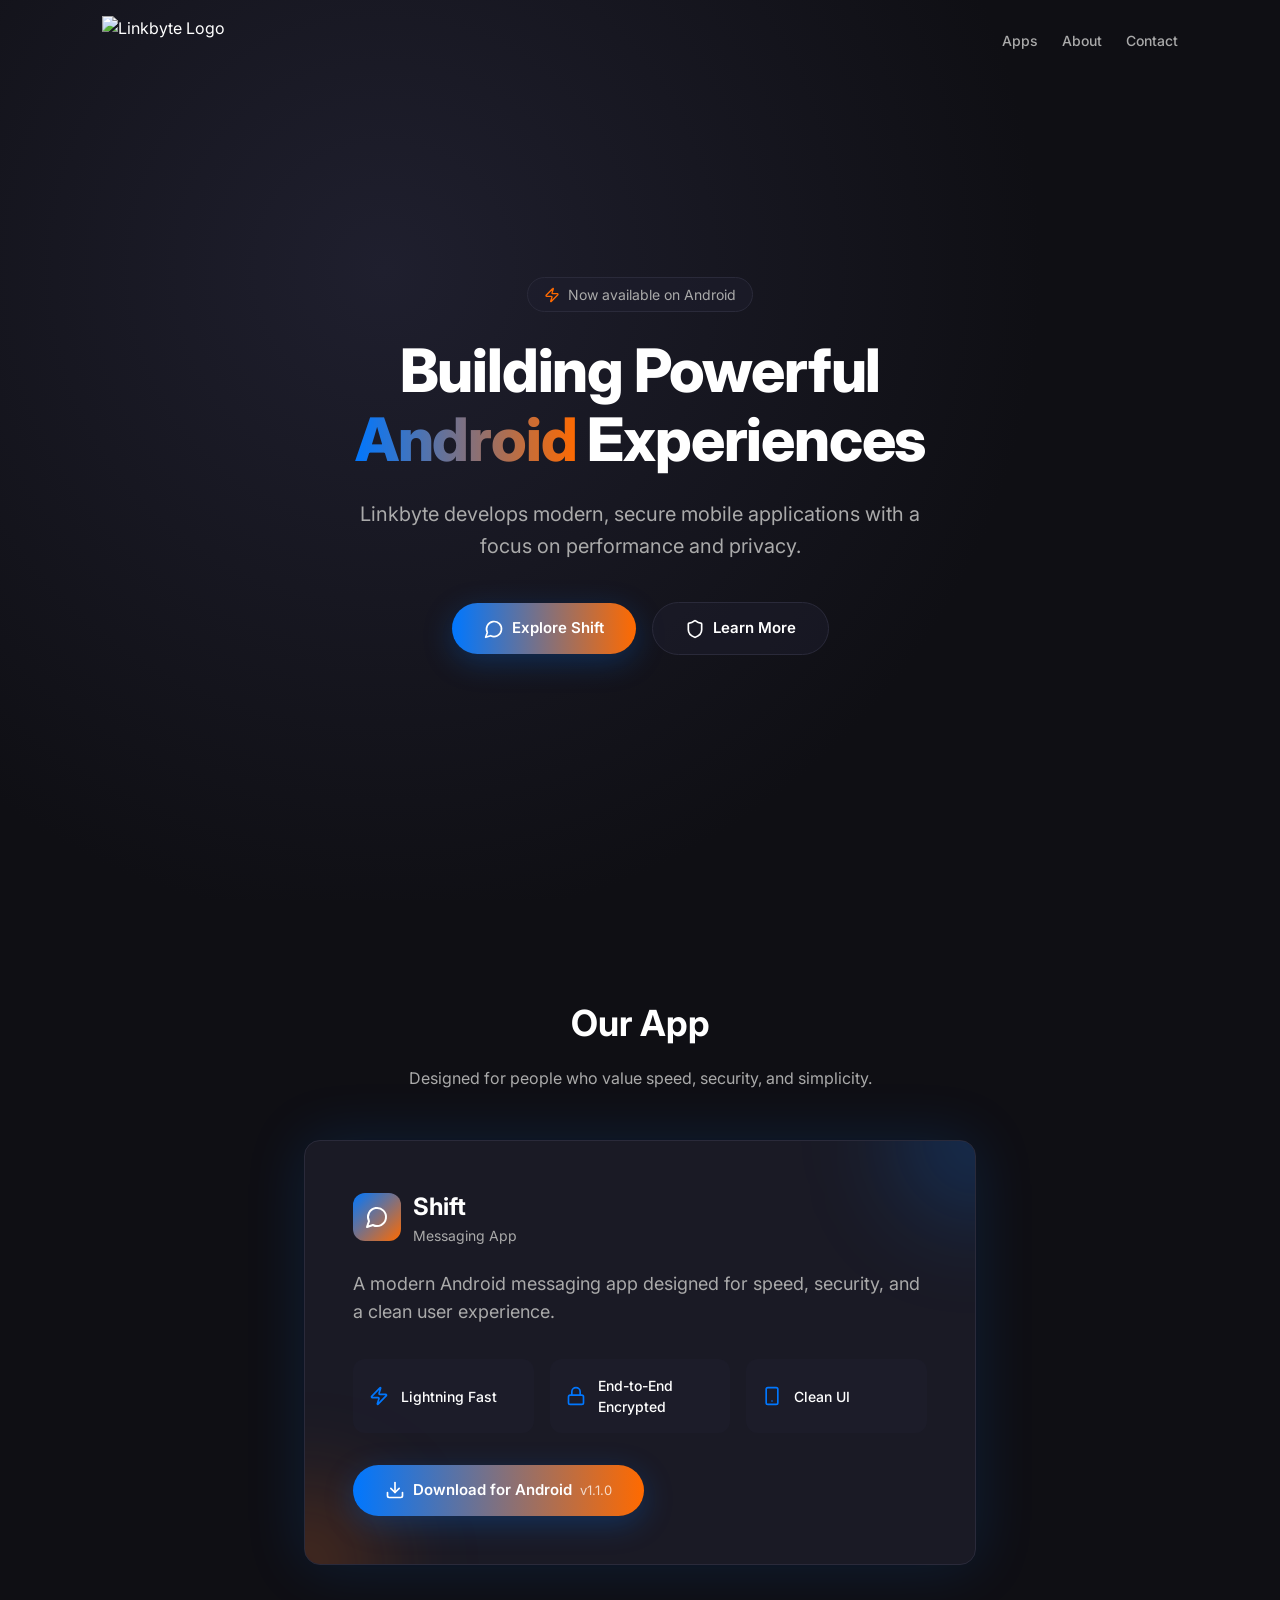
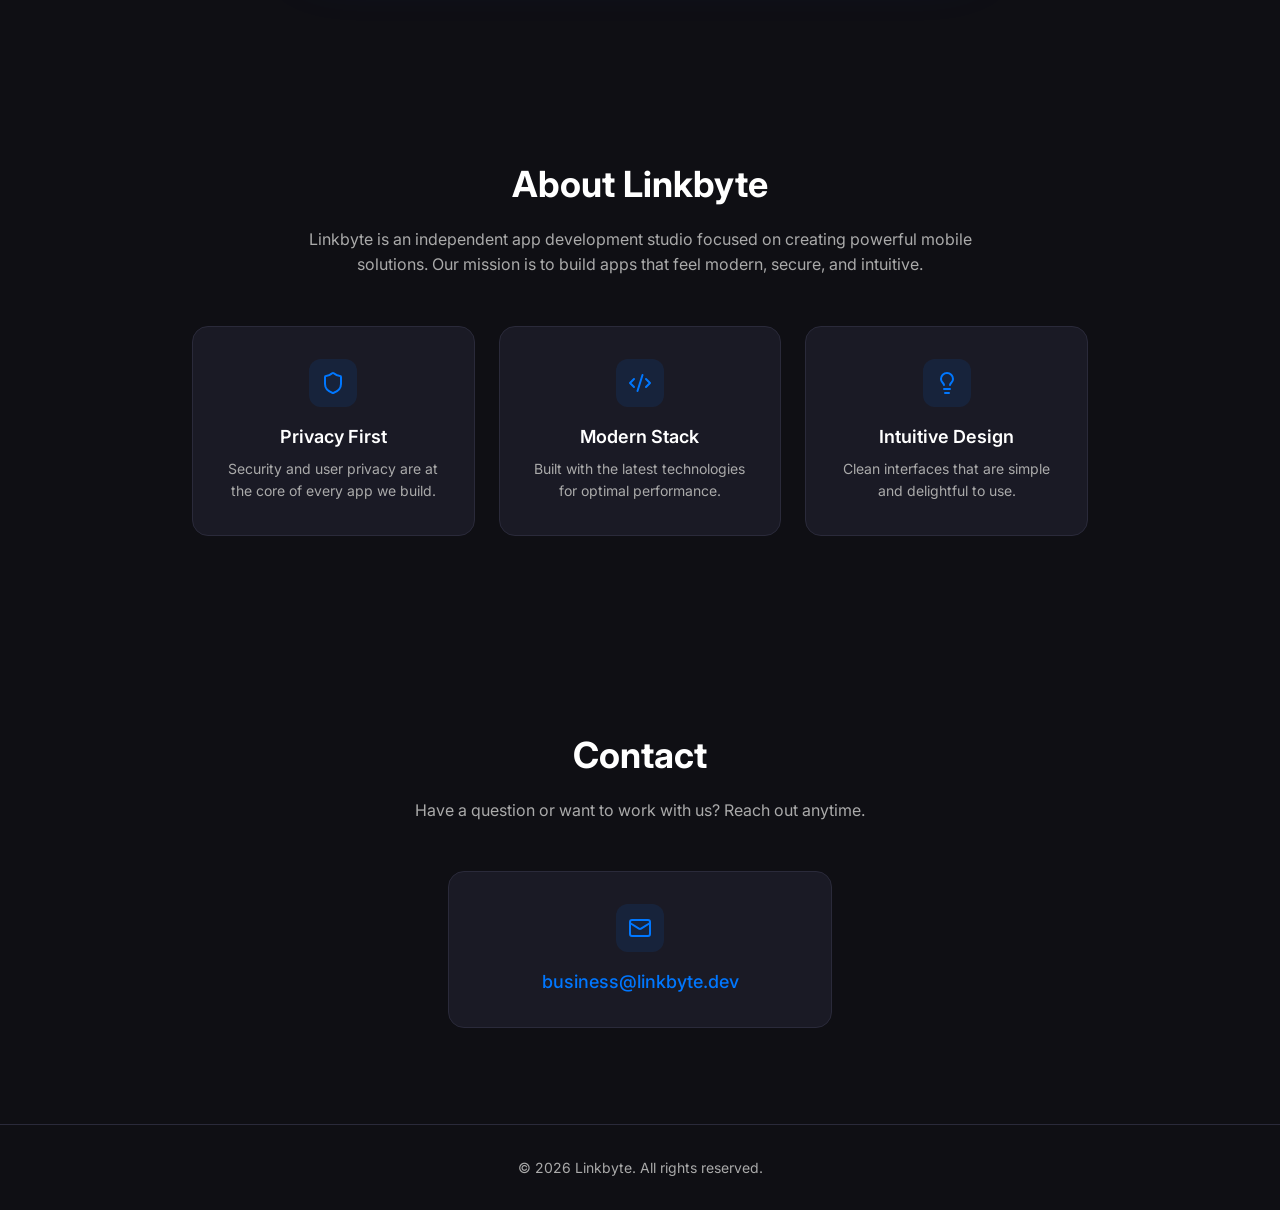
==== index.html @ 23c06002 "Add files via upload" ====
<!DOCTYPE html>
<html lang="en">
<head>
  <meta charset="UTF-8" />
  <meta name="viewport" content="width=device-width, initial-scale=1.0" />
  <meta name="theme-color" content="#0f0f14" />
  <title>Linkbyte | App Development Solutions</title>
  <meta name="description" content="Linkbyte develops modern, secure mobile applications with a focus on performance and privacy." />
  <link rel="preconnect" href="https://fonts.googleapis.com" />
  <link rel="preconnect" href="https://fonts.gstatic.com" crossorigin />
  <link href="https://fonts.googleapis.com/css2?family=Inter:wght@400;500;600;700;800;900&display=swap" rel="stylesheet" />
  <style>
    *, *::before, *::after { box-sizing: border-box; margin: 0; padding: 0; }

    :root {
      --bg: #0f0f14;
      --fg: #ffffff;
      --card: #1a1a25;
      --secondary: #1f1f2e;
      --muted: #aaaaaa;
      --border: #2a2a3a;
      --primary: #0077ff;
      --accent: #ff6a00;
    }

    html {
      scrollbar-width: none;
      -ms-overflow-style: none;
    }
    html::-webkit-scrollbar {
      display: none;
    }

    body {
      font-family: 'Inter', system-ui, -apple-system, sans-serif;
      background-color: var(--bg);
      color: var(--fg);
      -webkit-font-smoothing: antialiased;
      -moz-osx-font-smoothing: grayscale;
      line-height: 1.5;
    }

    a { text-decoration: none; color: inherit; }
    img { max-width: 100%; height: auto; display: block; }

    /* ---- Navbar ---- */
    .navbar {
      position: fixed; top: 0; left: 0; right: 0; z-index: 50;
      display: flex; align-items: center; justify-content: space-between;
      padding: 1rem 1.5rem;
      transition: background 0.3s, box-shadow 0.3s;
    }
    .navbar.scrolled {
      background: rgba(15,15,20,0.9);
      backdrop-filter: blur(16px);
      -webkit-backdrop-filter: blur(16px);
      box-shadow: 0 4px 30px rgba(0,0,0,0.3);
    }
    .navbar-logo { height: 40px; width: auto; }
    .nav-links { display: flex; align-items: center; gap: 1.5rem; }
    .nav-links a {
      font-size: 0.875rem; font-weight: 500;
      color: var(--muted); transition: color 0.2s;
    }
    .nav-links a:hover { color: var(--fg); }

    /* ---- Hero ---- */
    .hero {
      position: relative;
      display: flex; align-items: center; justify-content: center;
      min-height: 100vh;
      padding: 5rem 1.5rem 3rem;
      text-align: center;
    }
    .hero-bg {
      position: absolute; inset: 0;
      background: radial-gradient(circle at 30% 30%, #1f1f2e, #0f0f14 60%);
      pointer-events: none;
    }
    .hero-content { position: relative; z-index: 1; max-width: 48rem; margin: 0 auto; }
    .hero-badge {
      display: inline-flex; align-items: center; gap: 0.5rem;
      border: 1px solid var(--border); background: rgba(31,31,46,0.5);
      border-radius: 9999px; padding: 0.375rem 1rem;
      font-size: 0.875rem; color: var(--muted); margin-bottom: 1.5rem;
    }
    .hero-badge svg { color: var(--accent); }
    .hero h1 {
      font-size: 2.5rem; font-weight: 800;
      line-height: 1.15; letter-spacing: -0.02em;
      margin-bottom: 1.5rem; text-wrap: balance;
    }
    .gradient-text {
      background: linear-gradient(to right, var(--primary), var(--accent));
      -webkit-background-clip: text; background-clip: text;
      -webkit-text-fill-color: transparent;
    }
    .hero p {
      max-width: 36rem; margin: 0 auto 2.5rem;
      font-size: 1.125rem; line-height: 1.6; color: var(--muted);
    }
    .hero-buttons { display: flex; flex-wrap: wrap; align-items: center; justify-content: center; gap: 1rem; }

    .btn-primary {
      display: inline-flex; align-items: center; gap: 0.5rem;
      background: linear-gradient(to right, var(--primary), var(--accent));
      color: var(--fg); padding: 0.875rem 2rem;
      border-radius: 9999px; font-weight: 600; font-size: 0.9375rem;
      box-shadow: 0 8px 30px rgba(0,119,255,0.25);
      transition: transform 0.2s; border: none; cursor: pointer;
    }
    .btn-primary:hover { transform: scale(1.05); }
    .btn-secondary {
      display: inline-flex; align-items: center; gap: 0.5rem;
      background: rgba(31,31,46,0.5); color: var(--fg);
      padding: 0.875rem 2rem; border-radius: 9999px;
      font-weight: 600; font-size: 0.9375rem;
      border: 1px solid var(--border); transition: background 0.2s; cursor: pointer;
    }
    .btn-secondary:hover { background: var(--secondary); }

    /* ---- Section Common ---- */
    .section { padding: 6rem 1.5rem; }
    .section-title {
      text-align: center; font-size: 1.875rem; font-weight: 700;
      margin-bottom: 1rem;
    }
    .section-subtitle {
      text-align: center; color: var(--muted);
      max-width: 32rem; margin: 0 auto 3rem;
      font-size: 1rem; line-height: 1.6;
    }

    /* ---- App Card ---- */
    .app-card-wrapper { max-width: 42rem; margin: 0 auto; position: relative; }
    .app-card {
      position: relative; overflow: hidden;
      border: 1px solid var(--border); background: var(--card);
      border-radius: 1rem; padding: 2rem;
      box-shadow: 0 0 60px rgba(0,119,255,0.15);
    }
    .app-card-glow-1 {
      position: absolute; top: -5rem; right: -5rem;
      width: 10rem; height: 10rem; border-radius: 50%;
      background: rgba(0,119,255,0.2); filter: blur(48px);
      pointer-events: none;
    }
    .app-card-glow-2 {
      position: absolute; bottom: -5rem; left: -5rem;
      width: 10rem; height: 10rem; border-radius: 50%;
      background: rgba(255,106,0,0.2); filter: blur(48px);
      pointer-events: none;
    }
    .app-card-inner { position: relative; z-index: 1; }
    .app-header { display: flex; align-items: center; gap: 0.75rem; margin-bottom: 1.5rem; }
    .app-icon {
      width: 3rem; height: 3rem; border-radius: 0.75rem;
      background: linear-gradient(135deg, var(--primary), var(--accent));
      display: flex; align-items: center; justify-content: center;
      flex-shrink: 0;
    }
    .app-icon svg { color: var(--fg); }
    .app-name { font-size: 1.5rem; font-weight: 700; }
    .app-type { font-size: 0.875rem; color: var(--muted); }
    .app-desc { font-size: 1.125rem; line-height: 1.6; color: var(--muted); margin-bottom: 2rem; }
    .features-grid {
      display: grid; grid-template-columns: 1fr;
      gap: 1rem; margin-bottom: 2rem;
    }
    .feature-item {
      display: flex; align-items: center; gap: 0.75rem;
      background: rgba(31,31,46,0.5); border-radius: 0.75rem;
      padding: 1rem;
    }
    .feature-item svg { color: var(--primary); flex-shrink: 0; }
    .feature-item span { font-size: 0.875rem; font-weight: 500; }
    .version-tag { font-size: 0.8125rem; font-weight: 400; opacity: 0.75; }

    /* ---- About Grid ---- */
    .about-grid {
      display: grid; grid-template-columns: 1fr;
      gap: 1.5rem; max-width: 56rem; margin: 0 auto;
    }
    .about-card {
      border: 1px solid var(--border); background: var(--card);
      border-radius: 1rem; padding: 2rem; text-align: center;
      transition: border-color 0.2s;
    }
    .about-card:hover { border-color: rgba(0,119,255,0.5); }
    .about-icon {
      width: 3rem; height: 3rem; border-radius: 0.75rem;
      background: rgba(0,119,255,0.1); margin: 0 auto 1rem;
      display: flex; align-items: center; justify-content: center;
    }
    .about-icon svg { color: var(--primary); }
    .about-card h3 { font-size: 1.125rem; font-weight: 600; margin-bottom: 0.5rem; }
    .about-card p { font-size: 0.875rem; line-height: 1.6; color: var(--muted); }

    /* ---- Contact ---- */
    .contact-card {
      max-width: 24rem; margin: 0 auto;
      border: 1px solid var(--border); background: var(--card);
      border-radius: 1rem; padding: 2rem;
      display: flex; flex-direction: column; align-items: center;
    }
    .contact-icon {
      width: 3rem; height: 3rem; border-radius: 0.75rem;
      background: rgba(0,119,255,0.1);
      display: flex; align-items: center; justify-content: center;
      margin-bottom: 1rem;
    }
    .contact-icon svg { color: var(--primary); }
    .contact-email {
      font-size: 1.125rem; font-weight: 500;
      color: var(--primary); transition: color 0.2s;
    }
    .contact-email:hover { color: var(--accent); }

    /* ---- Footer ---- */
    .footer {
      border-top: 1px solid var(--border);
      padding: 2rem 1.5rem; text-align: center;
      font-size: 0.875rem; color: var(--muted);
    }

    /* ---- Responsive ---- */
    @media (min-width: 640px) {
      .features-grid { grid-template-columns: repeat(3, 1fr); }
    }
    @media (min-width: 768px) {
      .navbar { padding: 1rem 8%; }
      .navbar-logo { height: 48px; }
      .hero h1 { font-size: 3.75rem; }
      .hero p { font-size: 1.25rem; }
      .section { padding: 6rem 10%; }
      .app-card { padding: 3rem; }
      .about-grid { grid-template-columns: repeat(3, 1fr); }
      .section-title { font-size: 2.25rem; }
    }
  </style>
</head>
<body>

  <!-- Navbar -->
  <nav class="navbar" id="navbar">
    <a href="/">
      <img src="images/logo.png" alt="Linkbyte Logo" class="navbar-logo" />
    </a>
    <div class="nav-links">
      <a href="#apps">Apps</a>
      <a href="#about">About</a>
      <a href="#contact">Contact</a>
    </div>
  </nav>

  <!-- Hero -->
  <section class="hero">
    <div class="hero-bg"></div>
    <div class="hero-content">
      <div class="hero-badge">
        <svg xmlns="http://www.w3.org/2000/svg" width="16" height="16" viewBox="0 0 24 24" fill="none" stroke="currentColor" stroke-width="2" stroke-linecap="round" stroke-linejoin="round"><path d="M4 14a1 1 0 0 1-.78-1.63l9.9-10.2a.5.5 0 0 1 .86.46l-1.92 6.02A1 1 0 0 0 13 10h7a1 1 0 0 1 .78 1.63l-9.9 10.2a.5.5 0 0 1-.86-.46l1.92-6.02A1 1 0 0 0 11 14z"/></svg>
        Now available on Android
      </div>
      <h1>
        Building Powerful
        <span class="gradient-text">Android</span>
        Experiences
      </h1>
      <p>Linkbyte develops modern, secure mobile applications with a focus on performance and privacy.</p>
      <div class="hero-buttons">
        <a href="#apps" class="btn-primary">
          <svg xmlns="http://www.w3.org/2000/svg" width="20" height="20" viewBox="0 0 24 24" fill="none" stroke="currentColor" stroke-width="2" stroke-linecap="round" stroke-linejoin="round"><path d="M7.9 20A9 9 0 1 0 4 16.1L2 22Z"/></svg>
          Explore Shift
        </a>
        <a href="#about" class="btn-secondary">
          <svg xmlns="http://www.w3.org/2000/svg" width="20" height="20" viewBox="0 0 24 24" fill="none" stroke="currentColor" stroke-width="2" stroke-linecap="round" stroke-linejoin="round"><path d="M20 13c0 5-3.5 7.5-7.66 8.95a1 1 0 0 1-.67-.01C7.5 20.5 4 18 4 13V6a1 1 0 0 1 1-1c2 0 4.5-1.2 6.24-2.72a1.17 1.17 0 0 1 1.52 0C14.51 3.81 17 5 19 5a1 1 0 0 1 1 1z"/></svg>
          Learn More
        </a>
      </div>
    </div>
  </section>

  <!-- Apps -->
  <section class="section" id="apps">
    <h2 class="section-title">Our App</h2>
    <p class="section-subtitle">Designed for people who value speed, security, and simplicity.</p>

    <div class="app-card-wrapper">
      <div class="app-card">
        <div class="app-card-glow-1"></div>
        <div class="app-card-glow-2"></div>
        <div class="app-card-inner">
          <div class="app-header">
            <div class="app-icon">
              <svg xmlns="http://www.w3.org/2000/svg" width="24" height="24" viewBox="0 0 24 24" fill="none" stroke="currentColor" stroke-width="2" stroke-linecap="round" stroke-linejoin="round"><path d="M7.9 20A9 9 0 1 0 4 16.1L2 22Z"/></svg>
            </div>
            <div>
              <div class="app-name">Shift</div>
              <div class="app-type">Messaging App</div>
            </div>
          </div>
          <p class="app-desc">A modern Android messaging app designed for speed, security, and a clean user experience.</p>
          <div class="features-grid">
            <div class="feature-item">
              <svg xmlns="http://www.w3.org/2000/svg" width="20" height="20" viewBox="0 0 24 24" fill="none" stroke="currentColor" stroke-width="2" stroke-linecap="round" stroke-linejoin="round"><path d="M4 14a1 1 0 0 1-.78-1.63l9.9-10.2a.5.5 0 0 1 .86.46l-1.92 6.02A1 1 0 0 0 13 10h7a1 1 0 0 1 .78 1.63l-9.9 10.2a.5.5 0 0 1-.86-.46l1.92-6.02A1 1 0 0 0 11 14z"/></svg>
              <span>Lightning Fast</span>
            </div>
            <div class="feature-item">
              <svg xmlns="http://www.w3.org/2000/svg" width="20" height="20" viewBox="0 0 24 24" fill="none" stroke="currentColor" stroke-width="2" stroke-linecap="round" stroke-linejoin="round"><rect width="18" height="11" x="3" y="11" rx="2" ry="2"/><path d="M7 11V7a5 5 0 0 1 10 0v4"/></svg>
              <span>End-to-End Encrypted</span>
            </div>
            <div class="feature-item">
              <svg xmlns="http://www.w3.org/2000/svg" width="20" height="20" viewBox="0 0 24 24" fill="none" stroke="currentColor" stroke-width="2" stroke-linecap="round" stroke-linejoin="round"><rect width="14" height="20" x="5" y="2" rx="2" ry="2"/><path d="M12 18h.01"/></svg>
              <span>Clean UI</span>
            </div>
          </div>
          <a href="https://www.dropbox.com/scl/fi/e5k6b1ajykaobrfz30x5s/app-debug.apk?rlkey=9eolg9a64ltwdmmj93js1s8fi&st=0v4721zd&dl=1" class="btn-primary">
            <svg xmlns="http://www.w3.org/2000/svg" width="20" height="20" viewBox="0 0 24 24" fill="none" stroke="currentColor" stroke-width="2" stroke-linecap="round" stroke-linejoin="round"><path d="M21 15v4a2 2 0 0 1-2 2H5a2 2 0 0 1-2-2v-4"/><polyline points="7 10 12 15 17 10"/><line x1="12" x2="12" y1="15" y2="3"/></svg>
            Download for Android
            <span class="version-tag">v1.1.0</span>
          </a>
        </div>
      </div>
    </div>
  </section>

  <!-- About -->
  <section class="section" id="about">
    <h2 class="section-title">About Linkbyte</h2>
    <p class="section-subtitle" style="max-width:42rem;">Linkbyte is an independent app development studio focused on creating powerful mobile solutions. Our mission is to build apps that feel modern, secure, and intuitive.</p>

    <div class="about-grid">
      <div class="about-card">
        <div class="about-icon">
          <svg xmlns="http://www.w3.org/2000/svg" width="24" height="24" viewBox="0 0 24 24" fill="none" stroke="currentColor" stroke-width="2" stroke-linecap="round" stroke-linejoin="round"><path d="M20 13c0 5-3.5 7.5-7.66 8.95a1 1 0 0 1-.67-.01C7.5 20.5 4 18 4 13V6a1 1 0 0 1 1-1c2 0 4.5-1.2 6.24-2.72a1.17 1.17 0 0 1 1.52 0C14.51 3.81 17 5 19 5a1 1 0 0 1 1 1z"/></svg>
        </div>
        <h3>Privacy First</h3>
        <p>Security and user privacy are at the core of every app we build.</p>
      </div>
      <div class="about-card">
        <div class="about-icon">
          <svg xmlns="http://www.w3.org/2000/svg" width="24" height="24" viewBox="0 0 24 24" fill="none" stroke="currentColor" stroke-width="2" stroke-linecap="round" stroke-linejoin="round"><path d="m18 16 4-4-4-4"/><path d="m6 8-4 4 4 4"/><path d="m14.5 4-5 16"/></svg>
        </div>
        <h3>Modern Stack</h3>
        <p>Built with the latest technologies for optimal performance.</p>
      </div>
      <div class="about-card">
        <div class="about-icon">
          <svg xmlns="http://www.w3.org/2000/svg" width="24" height="24" viewBox="0 0 24 24" fill="none" stroke="currentColor" stroke-width="2" stroke-linecap="round" stroke-linejoin="round"><path d="M15 14c.2-1 .7-1.7 1.5-2.5 1-.9 1.5-2.2 1.5-3.5A6 6 0 0 0 6 8c0 1 .2 2.2 1.5 3.5.7.7 1.3 1.5 1.5 2.5"/><path d="M9 18h6"/><path d="M10 22h4"/></svg>
        </div>
        <h3>Intuitive Design</h3>
        <p>Clean interfaces that are simple and delightful to use.</p>
      </div>
    </div>
  </section>

  <!-- Contact -->
  <section class="section" id="contact">
    <h2 class="section-title">Contact</h2>
    <p class="section-subtitle">Have a question or want to work with us? Reach out anytime.</p>
    <div class="contact-card">
      <div class="contact-icon">
        <svg xmlns="http://www.w3.org/2000/svg" width="24" height="24" viewBox="0 0 24 24" fill="none" stroke="currentColor" stroke-width="2" stroke-linecap="round" stroke-linejoin="round"><rect width="20" height="16" x="2" y="4" rx="2"/><path d="m22 7-8.97 5.7a1.94 1.94 0 0 1-2.06 0L2 7"/></svg>
      </div>
      <a href="mailto:business@linkbyte.dev" class="contact-email">business@linkbyte.dev</a>
    </div>
  </section>

  <!-- Footer -->
  <footer class="footer">
    &copy; 2026 Linkbyte. All rights reserved.
  </footer>

  <script>
    // Navbar scroll effect
    window.addEventListener('scroll', function() {
      var navbar = document.getElementById('navbar');
      if (window.scrollY > 20) {
        navbar.classList.add('scrolled');
      } else {
        navbar.classList.remove('scrolled');
      }
    });
  </script>
</body>
</html>
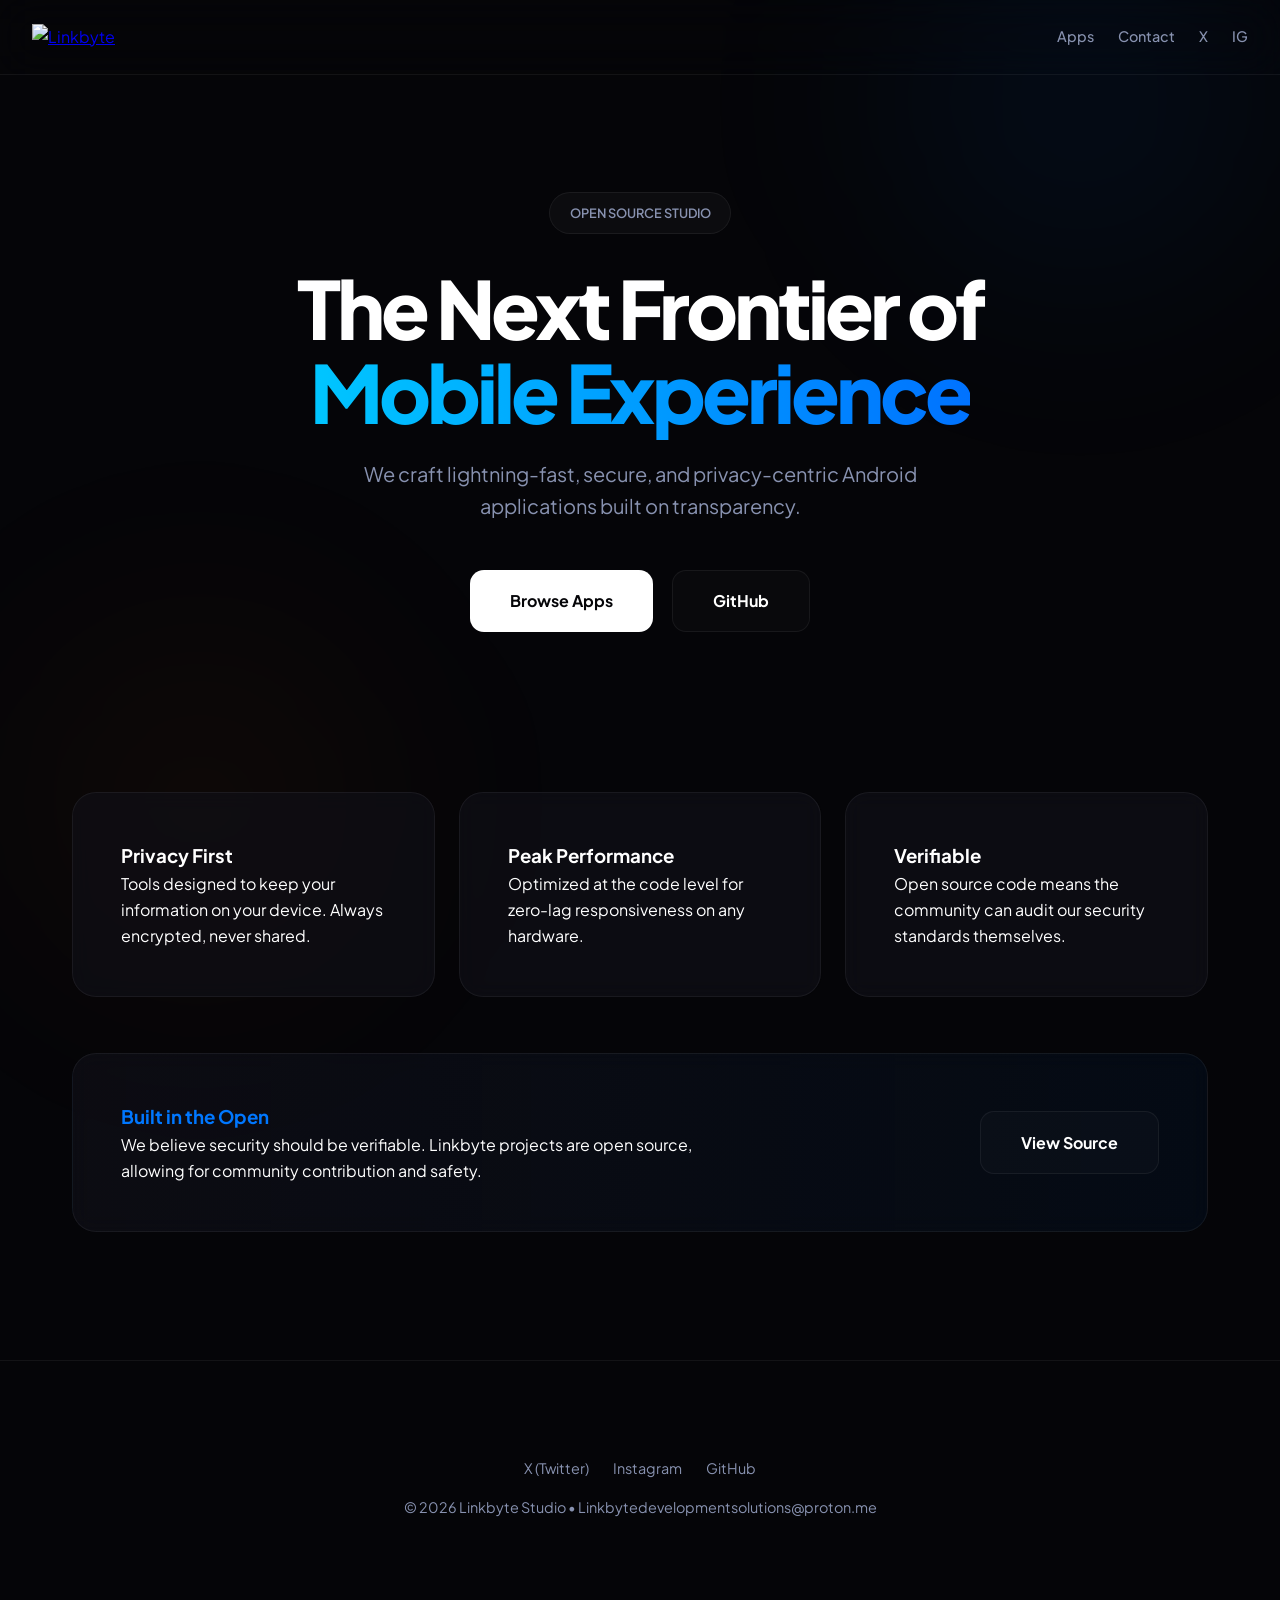
==== commit 90a62898: "Add files via upload" ====
--- a/index.html
+++ b/index.html
@@ -3,384 +3,86 @@
 <head>
   <meta charset="UTF-8" />
   <meta name="viewport" content="width=device-width, initial-scale=1.0" />
-  <meta name="theme-color" content="#0f0f14" />
-  <title>Linkbyte | App Development Solutions</title>
-  <meta name="description" content="Linkbyte develops modern, secure mobile applications with a focus on performance and privacy." />
+  <title>Linkbyte | Next-Gen App Development</title>
   <link rel="preconnect" href="https://fonts.googleapis.com" />
   <link rel="preconnect" href="https://fonts.gstatic.com" crossorigin />
-  <link href="https://fonts.googleapis.com/css2?family=Inter:wght@400;500;600;700;800;900&display=swap" rel="stylesheet" />
+  <link href="https://fonts.googleapis.com/css2?family=Plus+Jakarta+Sans:wght@400;500;600;700;800&display=swap" rel="stylesheet" />
   <style>
-    *, *::before, *::after { box-sizing: border-box; margin: 0; padding: 0; }
-
     :root {
-      --bg: #0f0f14;
-      --fg: #ffffff;
-      --card: #1a1a25;
-      --secondary: #1f1f2e;
-      --muted: #aaaaaa;
-      --border: #2a2a3a;
-      --primary: #0077ff;
-      --accent: #ff6a00;
+      --bg: #050508; --card-bg: rgba(17, 17, 26, 0.6); --border: rgba(255, 255, 255, 0.06);
+      --primary: #0077ff; --accent: #ff6a00; --text-main: #ffffff; --text-muted: #8892b0;
     }
-
-    html {
-      scrollbar-width: none;
-      -ms-overflow-style: none;
-    }
-    html::-webkit-scrollbar {
-      display: none;
-    }
-
-    body {
-      font-family: 'Inter', system-ui, -apple-system, sans-serif;
-      background-color: var(--bg);
-      color: var(--fg);
-      -webkit-font-smoothing: antialiased;
-      -moz-osx-font-smoothing: grayscale;
-      line-height: 1.5;
-    }
-
-    a { text-decoration: none; color: inherit; }
-    img { max-width: 100%; height: auto; display: block; }
-
-    /* ---- Navbar ---- */
-    .navbar {
-      position: fixed; top: 0; left: 0; right: 0; z-index: 50;
-      display: flex; align-items: center; justify-content: space-between;
-      padding: 1rem 1.5rem;
-      transition: background 0.3s, box-shadow 0.3s;
-    }
-    .navbar.scrolled {
-      background: rgba(15,15,20,0.9);
-      backdrop-filter: blur(16px);
-      -webkit-backdrop-filter: blur(16px);
-      box-shadow: 0 4px 30px rgba(0,0,0,0.3);
-    }
-    .navbar-logo { height: 40px; width: auto; }
-    .nav-links { display: flex; align-items: center; gap: 1.5rem; }
-    .nav-links a {
-      font-size: 0.875rem; font-weight: 500;
-      color: var(--muted); transition: color 0.2s;
-    }
-    .nav-links a:hover { color: var(--fg); }
-
-    /* ---- Hero ---- */
-    .hero {
-      position: relative;
-      display: flex; align-items: center; justify-content: center;
-      min-height: 100vh;
-      padding: 5rem 1.5rem 3rem;
-      text-align: center;
-    }
-    .hero-bg {
-      position: absolute; inset: 0;
-      background: radial-gradient(circle at 30% 30%, #1f1f2e, #0f0f14 60%);
-      pointer-events: none;
-    }
-    .hero-content { position: relative; z-index: 1; max-width: 48rem; margin: 0 auto; }
-    .hero-badge {
-      display: inline-flex; align-items: center; gap: 0.5rem;
-      border: 1px solid var(--border); background: rgba(31,31,46,0.5);
-      border-radius: 9999px; padding: 0.375rem 1rem;
-      font-size: 0.875rem; color: var(--muted); margin-bottom: 1.5rem;
-    }
-    .hero-badge svg { color: var(--accent); }
-    .hero h1 {
-      font-size: 2.5rem; font-weight: 800;
-      line-height: 1.15; letter-spacing: -0.02em;
-      margin-bottom: 1.5rem; text-wrap: balance;
-    }
-    .gradient-text {
-      background: linear-gradient(to right, var(--primary), var(--accent));
-      -webkit-background-clip: text; background-clip: text;
-      -webkit-text-fill-color: transparent;
-    }
-    .hero p {
-      max-width: 36rem; margin: 0 auto 2.5rem;
-      font-size: 1.125rem; line-height: 1.6; color: var(--muted);
-    }
-    .hero-buttons { display: flex; flex-wrap: wrap; align-items: center; justify-content: center; gap: 1rem; }
-
-    .btn-primary {
-      display: inline-flex; align-items: center; gap: 0.5rem;
-      background: linear-gradient(to right, var(--primary), var(--accent));
-      color: var(--fg); padding: 0.875rem 2rem;
-      border-radius: 9999px; font-weight: 600; font-size: 0.9375rem;
-      box-shadow: 0 8px 30px rgba(0,119,255,0.25);
-      transition: transform 0.2s; border: none; cursor: pointer;
-    }
-    .btn-primary:hover { transform: scale(1.05); }
-    .btn-secondary {
-      display: inline-flex; align-items: center; gap: 0.5rem;
-      background: rgba(31,31,46,0.5); color: var(--fg);
-      padding: 0.875rem 2rem; border-radius: 9999px;
-      font-weight: 600; font-size: 0.9375rem;
-      border: 1px solid var(--border); transition: background 0.2s; cursor: pointer;
-    }
-    .btn-secondary:hover { background: var(--secondary); }
-
-    /* ---- Section Common ---- */
-    .section { padding: 6rem 1.5rem; }
-    .section-title {
-      text-align: center; font-size: 1.875rem; font-weight: 700;
-      margin-bottom: 1rem;
-    }
-    .section-subtitle {
-      text-align: center; color: var(--muted);
-      max-width: 32rem; margin: 0 auto 3rem;
-      font-size: 1rem; line-height: 1.6;
-    }
-
-    /* ---- App Card ---- */
-    .app-card-wrapper { max-width: 42rem; margin: 0 auto; position: relative; }
-    .app-card {
-      position: relative; overflow: hidden;
-      border: 1px solid var(--border); background: var(--card);
-      border-radius: 1rem; padding: 2rem;
-      box-shadow: 0 0 60px rgba(0,119,255,0.15);
-    }
-    .app-card-glow-1 {
-      position: absolute; top: -5rem; right: -5rem;
-      width: 10rem; height: 10rem; border-radius: 50%;
-      background: rgba(0,119,255,0.2); filter: blur(48px);
-      pointer-events: none;
-    }
-    .app-card-glow-2 {
-      position: absolute; bottom: -5rem; left: -5rem;
-      width: 10rem; height: 10rem; border-radius: 50%;
-      background: rgba(255,106,0,0.2); filter: blur(48px);
-      pointer-events: none;
-    }
-    .app-card-inner { position: relative; z-index: 1; }
-    .app-header { display: flex; align-items: center; gap: 0.75rem; margin-bottom: 1.5rem; }
-    .app-icon {
-      width: 3rem; height: 3rem; border-radius: 0.75rem;
-      background: linear-gradient(135deg, var(--primary), var(--accent));
-      display: flex; align-items: center; justify-content: center;
-      flex-shrink: 0;
-    }
-    .app-icon svg { color: var(--fg); }
-    .app-name { font-size: 1.5rem; font-weight: 700; }
-    .app-type { font-size: 0.875rem; color: var(--muted); }
-    .app-desc { font-size: 1.125rem; line-height: 1.6; color: var(--muted); margin-bottom: 2rem; }
-    .features-grid {
-      display: grid; grid-template-columns: 1fr;
-      gap: 1rem; margin-bottom: 2rem;
-    }
-    .feature-item {
-      display: flex; align-items: center; gap: 0.75rem;
-      background: rgba(31,31,46,0.5); border-radius: 0.75rem;
-      padding: 1rem;
-    }
-    .feature-item svg { color: var(--primary); flex-shrink: 0; }
-    .feature-item span { font-size: 0.875rem; font-weight: 500; }
-    .version-tag { font-size: 0.8125rem; font-weight: 400; opacity: 0.75; }
-
-    /* ---- About Grid ---- */
-    .about-grid {
-      display: grid; grid-template-columns: 1fr;
-      gap: 1.5rem; max-width: 56rem; margin: 0 auto;
-    }
-    .about-card {
-      border: 1px solid var(--border); background: var(--card);
-      border-radius: 1rem; padding: 2rem; text-align: center;
-      transition: border-color 0.2s;
-    }
-    .about-card:hover { border-color: rgba(0,119,255,0.5); }
-    .about-icon {
-      width: 3rem; height: 3rem; border-radius: 0.75rem;
-      background: rgba(0,119,255,0.1); margin: 0 auto 1rem;
-      display: flex; align-items: center; justify-content: center;
-    }
-    .about-icon svg { color: var(--primary); }
-    .about-card h3 { font-size: 1.125rem; font-weight: 600; margin-bottom: 0.5rem; }
-    .about-card p { font-size: 0.875rem; line-height: 1.6; color: var(--muted); }
-
-    /* ---- Contact ---- */
-    .contact-card {
-      max-width: 24rem; margin: 0 auto;
-      border: 1px solid var(--border); background: var(--card);
-      border-radius: 1rem; padding: 2rem;
-      display: flex; flex-direction: column; align-items: center;
-    }
-    .contact-icon {
-      width: 3rem; height: 3rem; border-radius: 0.75rem;
-      background: rgba(0,119,255,0.1);
-      display: flex; align-items: center; justify-content: center;
-      margin-bottom: 1rem;
-    }
-    .contact-icon svg { color: var(--primary); }
-    .contact-email {
-      font-size: 1.125rem; font-weight: 500;
-      color: var(--primary); transition: color 0.2s;
-    }
-    .contact-email:hover { color: var(--accent); }
-
-    /* ---- Footer ---- */
-    .footer {
-      border-top: 1px solid var(--border);
-      padding: 2rem 1.5rem; text-align: center;
-      font-size: 0.875rem; color: var(--muted);
-    }
-
-    /* ---- Responsive ---- */
-    @media (min-width: 640px) {
-      .features-grid { grid-template-columns: repeat(3, 1fr); }
-    }
-    @media (min-width: 768px) {
-      .navbar { padding: 1rem 8%; }
-      .navbar-logo { height: 48px; }
-      .hero h1 { font-size: 3.75rem; }
-      .hero p { font-size: 1.25rem; }
-      .section { padding: 6rem 10%; }
-      .app-card { padding: 3rem; }
-      .about-grid { grid-template-columns: repeat(3, 1fr); }
-      .section-title { font-size: 2.25rem; }
-    }
+    * { box-sizing: border-box; margin: 0; padding: 0; }
+    body { font-family: 'Plus Jakarta Sans', sans-serif; background-color: var(--bg); color: var(--text-main); line-height: 1.6; overflow-x: hidden; }
+    .orb { position: fixed; width: 600px; height: 600px; border-radius: 50%; background: radial-gradient(circle, rgba(0, 119, 255, 0.08) 0%, transparent 70%); z-index: -1; filter: blur(80px); }
+    .orb-1 { top: -200px; right: -100px; }
+    .orb-2 { bottom: -200px; left: -100px; background: radial-gradient(circle, rgba(255, 106, 0, 0.05) 0%, transparent 70%); }
+    .nav { position: fixed; top: 0; width: 100%; z-index: 100; padding: 1.5rem 2rem; display: flex; justify-content: space-between; align-items: center; backdrop-filter: blur(20px); border-bottom: var(--border) 1px solid; }
+    .nav-logo { height: 32px; }
+    .nav-links { display: flex; gap: 1.5rem; align-items: center; }
+    .nav-links a { text-decoration: none; color: var(--text-muted); font-size: 0.9rem; font-weight: 500; transition: 0.3s; }
+    .nav-links a:hover { color: var(--primary); }
+    .hero { padding: 12rem 2rem 6rem; text-align: center; max-width: 1100px; margin: 0 auto; }
+    .badge { display: inline-flex; align-items: center; gap: 0.5rem; background: rgba(255, 255, 255, 0.03); border: 1px solid var(--border); color: var(--text-muted); padding: 0.6rem 1.2rem; border-radius: 100px; font-size: 0.8rem; font-weight: 600; margin-bottom: 2rem; }
+    .hero h1 { font-size: clamp(2.8rem, 9vw, 5rem); font-weight: 800; line-height: 1.05; margin-bottom: 1.5rem; letter-spacing: -0.05em; }
+    .gradient { background: linear-gradient(to right, #00c6ff, #0072ff, #ff6a00); -webkit-background-clip: text; -webkit-text-fill-color: transparent; background-size: 200% auto; animation: gradientFlow 5s linear infinite; }
+    @keyframes gradientFlow { to { background-position: 200% center; } }
+    .hero p { color: var(--text-muted); font-size: 1.25rem; max-width: 650px; margin: 0 auto 3rem; }
+    .btn-group { display: flex; gap: 1.2rem; justify-content: center; flex-wrap: wrap; }
+    .btn { padding: 1.1rem 2.5rem; border-radius: 14px; font-weight: 700; cursor: pointer; transition: all 0.3s; text-decoration: none; display: inline-flex; align-items: center; gap: 0.75rem; }
+    .btn-main { background: var(--text-main); color: var(--bg); }
+    .btn-outline { border: 1px solid var(--border); color: var(--text-main); background: rgba(255,255,255,0.02); }
+    .section { padding: 4rem 2rem 8rem; max-width: 1200px; margin: 0 auto; }
+    .grid { display: grid; grid-template-columns: repeat(3, 1fr); gap: 1.5rem; }
+    .card { background: var(--card-bg); border: 1px solid var(--border); border-radius: 24px; padding: 3rem; backdrop-filter: blur(10px); }
+    .open-source-card { grid-column: 1 / -1; margin-top: 2rem; display: flex; align-items: center; justify-content: space-between; background: linear-gradient(90deg, rgba(17,17,26,0.6) 0%, rgba(0,119,255,0.05) 100%); }
+    .footer { padding: 6rem 2rem; border-top: 1px solid var(--border); text-align: center; color: var(--text-muted); font-size: 0.9rem; }
+    .footer-socials { display: flex; justify-content: center; gap: 1.5rem; margin-bottom: 1rem; }
+    .footer-socials a { color: var(--text-muted); transition: 0.3s; text-decoration: none; }
+    @media (max-width: 900px) { .grid { grid-template-columns: 1fr; } .open-source-card { flex-direction: column; text-align: center; gap: 2rem; } }
   </style>
 </head>
 <body>
-
-  <!-- Navbar -->
-  <nav class="navbar" id="navbar">
-    <a href="/">
-      <img src="images/logo.png" alt="Linkbyte Logo" class="navbar-logo" />
-    </a>
+  <div class="orb orb-1"></div><div class="orb orb-2"></div>
+  <nav class="nav">
+    <a href="index.html"><img src="images/logo.png" alt="Linkbyte" class="nav-logo"></a>
     <div class="nav-links">
-      <a href="#apps">Apps</a>
-      <a href="#about">About</a>
-      <a href="#contact">Contact</a>
+      <a href="apps.html">Apps</a>
+      <a href="contact.html">Contact</a>
+      <a href="https://x.com/linkbyte_dev" target="_blank">X</a>
+      <a href="https://www.instagram.com/linkbyte_dev/" target="_blank">IG</a>
     </div>
   </nav>
-
-  <!-- Hero -->
-  <section class="hero">
-    <div class="hero-bg"></div>
-    <div class="hero-content">
-      <div class="hero-badge">
-        <svg xmlns="http://www.w3.org/2000/svg" width="16" height="16" viewBox="0 0 24 24" fill="none" stroke="currentColor" stroke-width="2" stroke-linecap="round" stroke-linejoin="round"><path d="M4 14a1 1 0 0 1-.78-1.63l9.9-10.2a.5.5 0 0 1 .86.46l-1.92 6.02A1 1 0 0 0 13 10h7a1 1 0 0 1 .78 1.63l-9.9 10.2a.5.5 0 0 1-.86-.46l1.92-6.02A1 1 0 0 0 11 14z"/></svg>
-        Now available on Android
-      </div>
-      <h1>
-        Building Powerful
-        <span class="gradient-text">Android</span>
-        Experiences
-      </h1>
-      <p>Linkbyte develops modern, secure mobile applications with a focus on performance and privacy.</p>
-      <div class="hero-buttons">
-        <a href="#apps" class="btn-primary">
-          <svg xmlns="http://www.w3.org/2000/svg" width="20" height="20" viewBox="0 0 24 24" fill="none" stroke="currentColor" stroke-width="2" stroke-linecap="round" stroke-linejoin="round"><path d="M7.9 20A9 9 0 1 0 4 16.1L2 22Z"/></svg>
-          Explore Shift
-        </a>
-        <a href="#about" class="btn-secondary">
-          <svg xmlns="http://www.w3.org/2000/svg" width="20" height="20" viewBox="0 0 24 24" fill="none" stroke="currentColor" stroke-width="2" stroke-linecap="round" stroke-linejoin="round"><path d="M20 13c0 5-3.5 7.5-7.66 8.95a1 1 0 0 1-.67-.01C7.5 20.5 4 18 4 13V6a1 1 0 0 1 1-1c2 0 4.5-1.2 6.24-2.72a1.17 1.17 0 0 1 1.52 0C14.51 3.81 17 5 19 5a1 1 0 0 1 1 1z"/></svg>
-          Learn More
-        </a>
+  <header class="hero">
+    <div class="badge">OPEN SOURCE STUDIO</div>
+    <h1>The Next Frontier of <br><span class="gradient">Mobile Experience</span></h1>
+    <p>We craft lightning-fast, secure, and privacy-centric Android applications built on transparency.</p>
+    <div class="btn-group">
+      <a href="apps.html" class="btn btn-main">Browse Apps</a>
+      <a href="https://github.com/linkbyte-dev" class="btn btn-outline">GitHub</a>
+    </div>
+  </header>
+  <section class="section">
+    <div class="grid">
+      <div class="card"><h3>Privacy First</h3><p>Tools designed to keep your information on your device. Always encrypted, never shared.</p></div>
+      <div class="card"><h3>Peak Performance</h3><p>Optimized at the code level for zero-lag responsiveness on any hardware.</p></div>
+      <div class="card"><h3>Verifiable</h3><p>Open source code means the community can audit our security standards themselves.</p></div>
+      <div class="card open-source-card">
+        <div style="max-width: 600px; text-align: left;">
+          <h3 style="color: var(--primary);">Built in the Open</h3>
+          <p>We believe security should be verifiable. Linkbyte projects are open source, allowing for community contribution and safety.</p>
+        </div>
+        <a href="https://github.com/linkbyte-dev" class="btn btn-outline">View Source</a>
       </div>
     </div>
   </section>
-
-  <!-- Apps -->
-  <section class="section" id="apps">
-    <h2 class="section-title">Our App</h2>
-    <p class="section-subtitle">Designed for people who value speed, security, and simplicity.</p>
-
-    <div class="app-card-wrapper">
-      <div class="app-card">
-        <div class="app-card-glow-1"></div>
-        <div class="app-card-glow-2"></div>
-        <div class="app-card-inner">
-          <div class="app-header">
-            <div class="app-icon">
-              <svg xmlns="http://www.w3.org/2000/svg" width="24" height="24" viewBox="0 0 24 24" fill="none" stroke="currentColor" stroke-width="2" stroke-linecap="round" stroke-linejoin="round"><path d="M7.9 20A9 9 0 1 0 4 16.1L2 22Z"/></svg>
-            </div>
-            <div>
-              <div class="app-name">Shift</div>
-              <div class="app-type">Messaging App</div>
-            </div>
-          </div>
-          <p class="app-desc">A modern Android messaging app designed for speed, security, and a clean user experience.</p>
-          <div class="features-grid">
-            <div class="feature-item">
-              <svg xmlns="http://www.w3.org/2000/svg" width="20" height="20" viewBox="0 0 24 24" fill="none" stroke="currentColor" stroke-width="2" stroke-linecap="round" stroke-linejoin="round"><path d="M4 14a1 1 0 0 1-.78-1.63l9.9-10.2a.5.5 0 0 1 .86.46l-1.92 6.02A1 1 0 0 0 13 10h7a1 1 0 0 1 .78 1.63l-9.9 10.2a.5.5 0 0 1-.86-.46l1.92-6.02A1 1 0 0 0 11 14z"/></svg>
-              <span>Lightning Fast</span>
-            </div>
-            <div class="feature-item">
-              <svg xmlns="http://www.w3.org/2000/svg" width="20" height="20" viewBox="0 0 24 24" fill="none" stroke="currentColor" stroke-width="2" stroke-linecap="round" stroke-linejoin="round"><rect width="18" height="11" x="3" y="11" rx="2" ry="2"/><path d="M7 11V7a5 5 0 0 1 10 0v4"/></svg>
-              <span>End-to-End Encrypted</span>
-            </div>
-            <div class="feature-item">
-              <svg xmlns="http://www.w3.org/2000/svg" width="20" height="20" viewBox="0 0 24 24" fill="none" stroke="currentColor" stroke-width="2" stroke-linecap="round" stroke-linejoin="round"><rect width="14" height="20" x="5" y="2" rx="2" ry="2"/><path d="M12 18h.01"/></svg>
-              <span>Clean UI</span>
-            </div>
-          </div>
-          <a href="https://www.dropbox.com/scl/fi/e5k6b1ajykaobrfz30x5s/app-debug.apk?rlkey=9eolg9a64ltwdmmj93js1s8fi&st=0v4721zd&dl=1" class="btn-primary">
-            <svg xmlns="http://www.w3.org/2000/svg" width="20" height="20" viewBox="0 0 24 24" fill="none" stroke="currentColor" stroke-width="2" stroke-linecap="round" stroke-linejoin="round"><path d="M21 15v4a2 2 0 0 1-2 2H5a2 2 0 0 1-2-2v-4"/><polyline points="7 10 12 15 17 10"/><line x1="12" x2="12" y1="15" y2="3"/></svg>
-            Download for Android
-            <span class="version-tag">v1.1.0</span>
-          </a>
-        </div>
-      </div>
+  <footer class="footer">
+    <div class="footer-socials">
+      <a href="https://x.com/linkbyte_dev" target="_blank">X (Twitter)</a>
+      <a href="https://www.instagram.com/linkbyte_dev/" target="_blank">Instagram</a>
+      <a href="https://github.com/linkbyte-dev" target="_blank">GitHub</a>
     </div>
-  </section>
-
-  <!-- About -->
-  <section class="section" id="about">
-    <h2 class="section-title">About Linkbyte</h2>
-    <p class="section-subtitle" style="max-width:42rem;">Linkbyte is an independent app development studio focused on creating powerful mobile solutions. Our mission is to build apps that feel modern, secure, and intuitive.</p>
-
-    <div class="about-grid">
-      <div class="about-card">
-        <div class="about-icon">
-          <svg xmlns="http://www.w3.org/2000/svg" width="24" height="24" viewBox="0 0 24 24" fill="none" stroke="currentColor" stroke-width="2" stroke-linecap="round" stroke-linejoin="round"><path d="M20 13c0 5-3.5 7.5-7.66 8.95a1 1 0 0 1-.67-.01C7.5 20.5 4 18 4 13V6a1 1 0 0 1 1-1c2 0 4.5-1.2 6.24-2.72a1.17 1.17 0 0 1 1.52 0C14.51 3.81 17 5 19 5a1 1 0 0 1 1 1z"/></svg>
-        </div>
-        <h3>Privacy First</h3>
-        <p>Security and user privacy are at the core of every app we build.</p>
-      </div>
-      <div class="about-card">
-        <div class="about-icon">
-          <svg xmlns="http://www.w3.org/2000/svg" width="24" height="24" viewBox="0 0 24 24" fill="none" stroke="currentColor" stroke-width="2" stroke-linecap="round" stroke-linejoin="round"><path d="m18 16 4-4-4-4"/><path d="m6 8-4 4 4 4"/><path d="m14.5 4-5 16"/></svg>
-        </div>
-        <h3>Modern Stack</h3>
-        <p>Built with the latest technologies for optimal performance.</p>
-      </div>
-      <div class="about-card">
-        <div class="about-icon">
-          <svg xmlns="http://www.w3.org/2000/svg" width="24" height="24" viewBox="0 0 24 24" fill="none" stroke="currentColor" stroke-width="2" stroke-linecap="round" stroke-linejoin="round"><path d="M15 14c.2-1 .7-1.7 1.5-2.5 1-.9 1.5-2.2 1.5-3.5A6 6 0 0 0 6 8c0 1 .2 2.2 1.5 3.5.7.7 1.3 1.5 1.5 2.5"/><path d="M9 18h6"/><path d="M10 22h4"/></svg>
-        </div>
-        <h3>Intuitive Design</h3>
-        <p>Clean interfaces that are simple and delightful to use.</p>
-      </div>
-    </div>
-  </section>
-
-  <!-- Contact -->
-  <section class="section" id="contact">
-    <h2 class="section-title">Contact</h2>
-    <p class="section-subtitle">Have a question or want to work with us? Reach out anytime.</p>
-    <div class="contact-card">
-      <div class="contact-icon">
-        <svg xmlns="http://www.w3.org/2000/svg" width="24" height="24" viewBox="0 0 24 24" fill="none" stroke="currentColor" stroke-width="2" stroke-linecap="round" stroke-linejoin="round"><rect width="20" height="16" x="2" y="4" rx="2"/><path d="m22 7-8.97 5.7a1.94 1.94 0 0 1-2.06 0L2 7"/></svg>
-      </div>
-      <a href="mailto:business@linkbyte.dev" class="contact-email">business@linkbyte.dev</a>
-    </div>
-  </section>
-
-  <!-- Footer -->
-  <footer class="footer">
-    &copy; 2026 Linkbyte. All rights reserved.
+    <p>&copy; 2026 Linkbyte Studio &bull; Linkbytedevelopmentsolutions@proton.me</p>
   </footer>
-
-  <script>
-    // Navbar scroll effect
-    window.addEventListener('scroll', function() {
-      var navbar = document.getElementById('navbar');
-      if (window.scrollY > 20) {
-        navbar.classList.add('scrolled');
-      } else {
-        navbar.classList.remove('scrolled');
-      }
-    });
-  </script>
 </body>
-</html>
+</html>
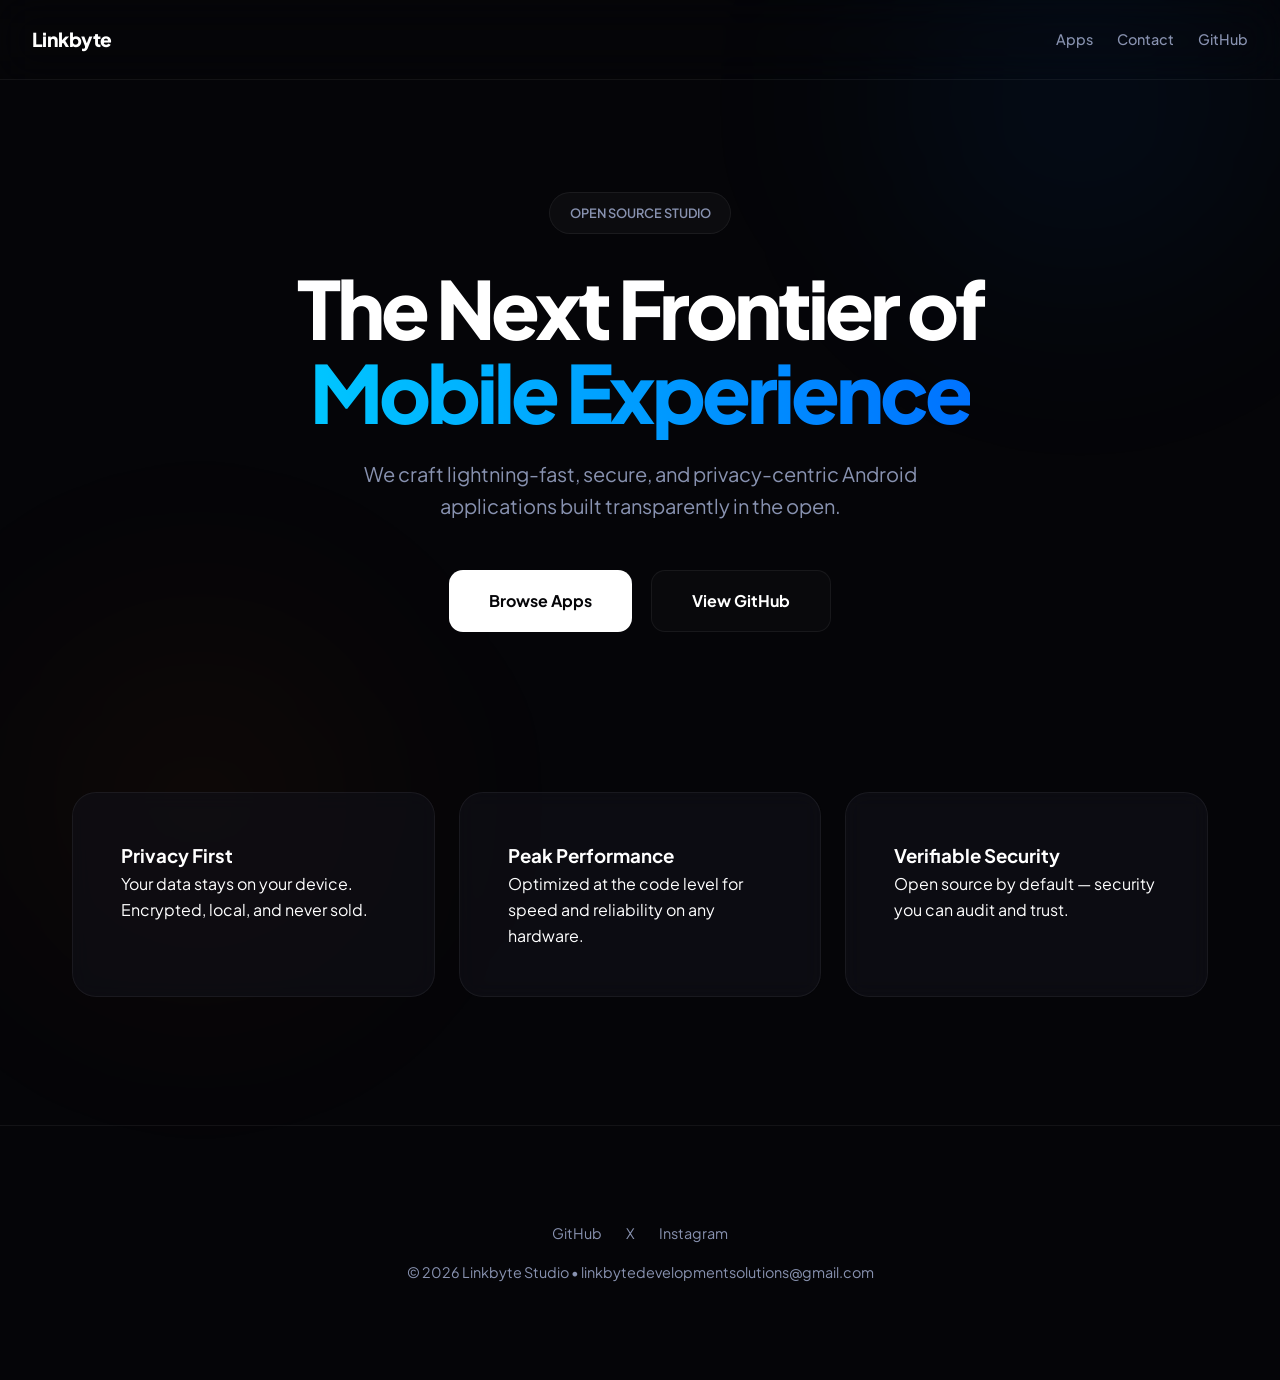
==== commit dee2e20c: "Add files via upload" ====
--- a/index.html
+++ b/index.html
@@ -4,85 +4,280 @@
   <meta charset="UTF-8" />
   <meta name="viewport" content="width=device-width, initial-scale=1.0" />
   <title>Linkbyte | Next-Gen App Development</title>
+
   <link rel="preconnect" href="https://fonts.googleapis.com" />
   <link rel="preconnect" href="https://fonts.gstatic.com" crossorigin />
   <link href="https://fonts.googleapis.com/css2?family=Plus+Jakarta+Sans:wght@400;500;600;700;800&display=swap" rel="stylesheet" />
+
   <style>
     :root {
-      --bg: #050508; --card-bg: rgba(17, 17, 26, 0.6); --border: rgba(255, 255, 255, 0.06);
-      --primary: #0077ff; --accent: #ff6a00; --text-main: #ffffff; --text-muted: #8892b0;
-    }
+      --bg: #050508;
+      --card-bg: rgba(17, 17, 26, 0.6);
+      --border: rgba(255, 255, 255, 0.06);
+      --primary: #0077ff;
+      --accent: #ff6a00;
+      --text-main: #ffffff;
+      --text-muted: #8892b0;
+    }
+
     * { box-sizing: border-box; margin: 0; padding: 0; }
-    body { font-family: 'Plus Jakarta Sans', sans-serif; background-color: var(--bg); color: var(--text-main); line-height: 1.6; overflow-x: hidden; }
-    .orb { position: fixed; width: 600px; height: 600px; border-radius: 50%; background: radial-gradient(circle, rgba(0, 119, 255, 0.08) 0%, transparent 70%); z-index: -1; filter: blur(80px); }
+
+    body {
+      font-family: 'Plus Jakarta Sans', sans-serif;
+      background-color: var(--bg);
+      color: var(--text-main);
+      line-height: 1.6;
+      overflow-x: hidden;
+    }
+
+    /* Ambient Orbs */
+    .orb {
+      position: fixed;
+      width: 600px;
+      height: 600px;
+      border-radius: 50%;
+      background: radial-gradient(circle, rgba(0,119,255,0.08) 0%, transparent 70%);
+      filter: blur(80px);
+      z-index: -1;
+    }
     .orb-1 { top: -200px; right: -100px; }
-    .orb-2 { bottom: -200px; left: -100px; background: radial-gradient(circle, rgba(255, 106, 0, 0.05) 0%, transparent 70%); }
-    .nav { position: fixed; top: 0; width: 100%; z-index: 100; padding: 1.5rem 2rem; display: flex; justify-content: space-between; align-items: center; backdrop-filter: blur(20px); border-bottom: var(--border) 1px solid; }
-    .nav-logo { height: 32px; }
-    .nav-links { display: flex; gap: 1.5rem; align-items: center; }
-    .nav-links a { text-decoration: none; color: var(--text-muted); font-size: 0.9rem; font-weight: 500; transition: 0.3s; }
+    .orb-2 {
+      bottom: -200px;
+      left: -100px;
+      background: radial-gradient(circle, rgba(255,106,0,0.05) 0%, transparent 70%);
+    }
+
+    /* Navigation */
+    .nav {
+      position: fixed;
+      top: 0;
+      width: 100%;
+      z-index: 100;
+      padding: 1.5rem 2rem;
+      display: flex;
+      justify-content: space-between;
+      align-items: center;
+      backdrop-filter: blur(20px);
+      border-bottom: 1px solid var(--border);
+    }
+
+    .nav-logo {
+      font-weight: 800;
+      font-size: 1.2rem;
+      letter-spacing: -0.03em;
+    }
+
+    .nav-links {
+      display: flex;
+      gap: 1.5rem;
+      align-items: center;
+    }
+
+    .nav-links a {
+      text-decoration: none;
+      color: var(--text-muted);
+      font-size: 0.9rem;
+      font-weight: 500;
+      transition: 0.3s;
+    }
+
     .nav-links a:hover { color: var(--primary); }
-    .hero { padding: 12rem 2rem 6rem; text-align: center; max-width: 1100px; margin: 0 auto; }
-    .badge { display: inline-flex; align-items: center; gap: 0.5rem; background: rgba(255, 255, 255, 0.03); border: 1px solid var(--border); color: var(--text-muted); padding: 0.6rem 1.2rem; border-radius: 100px; font-size: 0.8rem; font-weight: 600; margin-bottom: 2rem; }
-    .hero h1 { font-size: clamp(2.8rem, 9vw, 5rem); font-weight: 800; line-height: 1.05; margin-bottom: 1.5rem; letter-spacing: -0.05em; }
-    .gradient { background: linear-gradient(to right, #00c6ff, #0072ff, #ff6a00); -webkit-background-clip: text; -webkit-text-fill-color: transparent; background-size: 200% auto; animation: gradientFlow 5s linear infinite; }
-    @keyframes gradientFlow { to { background-position: 200% center; } }
-    .hero p { color: var(--text-muted); font-size: 1.25rem; max-width: 650px; margin: 0 auto 3rem; }
-    .btn-group { display: flex; gap: 1.2rem; justify-content: center; flex-wrap: wrap; }
-    .btn { padding: 1.1rem 2.5rem; border-radius: 14px; font-weight: 700; cursor: pointer; transition: all 0.3s; text-decoration: none; display: inline-flex; align-items: center; gap: 0.75rem; }
-    .btn-main { background: var(--text-main); color: var(--bg); }
-    .btn-outline { border: 1px solid var(--border); color: var(--text-main); background: rgba(255,255,255,0.02); }
-    .section { padding: 4rem 2rem 8rem; max-width: 1200px; margin: 0 auto; }
-    .grid { display: grid; grid-template-columns: repeat(3, 1fr); gap: 1.5rem; }
-    .card { background: var(--card-bg); border: 1px solid var(--border); border-radius: 24px; padding: 3rem; backdrop-filter: blur(10px); }
-    .open-source-card { grid-column: 1 / -1; margin-top: 2rem; display: flex; align-items: center; justify-content: space-between; background: linear-gradient(90deg, rgba(17,17,26,0.6) 0%, rgba(0,119,255,0.05) 100%); }
-    .footer { padding: 6rem 2rem; border-top: 1px solid var(--border); text-align: center; color: var(--text-muted); font-size: 0.9rem; }
-    .footer-socials { display: flex; justify-content: center; gap: 1.5rem; margin-bottom: 1rem; }
-    .footer-socials a { color: var(--text-muted); transition: 0.3s; text-decoration: none; }
-    @media (max-width: 900px) { .grid { grid-template-columns: 1fr; } .open-source-card { flex-direction: column; text-align: center; gap: 2rem; } }
+
+    /* Hero */
+    .hero {
+      padding: 12rem 2rem 6rem;
+      text-align: center;
+      max-width: 1100px;
+      margin: 0 auto;
+    }
+
+    .badge {
+      display: inline-flex;
+      align-items: center;
+      gap: 0.5rem;
+      background: rgba(255,255,255,0.03);
+      border: 1px solid var(--border);
+      color: var(--text-muted);
+      padding: 0.6rem 1.2rem;
+      border-radius: 100px;
+      font-size: 0.8rem;
+      font-weight: 600;
+      margin-bottom: 2rem;
+    }
+
+    .hero h1 {
+      font-size: clamp(2.8rem, 9vw, 5rem);
+      font-weight: 800;
+      line-height: 1.05;
+      margin-bottom: 1.5rem;
+      letter-spacing: -0.05em;
+    }
+
+    .gradient {
+      background: linear-gradient(to right, #00c6ff, #0072ff, #ff6a00);
+      -webkit-background-clip: text;
+      -webkit-text-fill-color: transparent;
+      background-size: 200% auto;
+      animation: gradientFlow 5s linear infinite;
+    }
+
+    @keyframes gradientFlow {
+      to { background-position: 200% center; }
+    }
+
+    .hero p {
+      color: var(--text-muted);
+      font-size: 1.25rem;
+      max-width: 650px;
+      margin: 0 auto 3rem;
+    }
+
+    .btn-group {
+      display: flex;
+      gap: 1.2rem;
+      justify-content: center;
+      flex-wrap: wrap;
+    }
+
+    .btn {
+      padding: 1.1rem 2.5rem;
+      border-radius: 14px;
+      font-weight: 700;
+      cursor: pointer;
+      transition: all 0.3s;
+      text-decoration: none;
+      display: inline-flex;
+      align-items: center;
+      gap: 0.75rem;
+    }
+
+    .btn-main {
+      background: var(--text-main);
+      color: var(--bg);
+    }
+
+    .btn-outline {
+      border: 1px solid var(--border);
+      color: var(--text-main);
+      background: rgba(255,255,255,0.02);
+    }
+
+    .btn:hover {
+      transform: translateY(-3px);
+      box-shadow: 0 10px 20px rgba(255,255,255,0.05);
+    }
+
+    /* Features */
+    .section {
+      padding: 4rem 2rem 8rem;
+      max-width: 1200px;
+      margin: 0 auto;
+    }
+
+    .grid {
+      display: grid;
+      grid-template-columns: repeat(3, 1fr);
+      gap: 1.5rem;
+    }
+
+    .card {
+      background: var(--card-bg);
+      border: 1px solid var(--border);
+      border-radius: 24px;
+      padding: 3rem;
+      backdrop-filter: blur(10px);
+    }
+
+    @media (max-width: 900px) {
+      .grid { grid-template-columns: 1fr; }
+    }
+
+    /* Footer */
+    .footer {
+      padding: 6rem 2rem;
+      border-top: 1px solid var(--border);
+      text-align: center;
+      color: var(--text-muted);
+      font-size: 0.9rem;
+    }
+
+    .footer-socials {
+      display: flex;
+      justify-content: center;
+      gap: 1.5rem;
+      margin-bottom: 1rem;
+    }
+
+    .footer-socials a {
+      color: var(--text-muted);
+      text-decoration: none;
+      transition: 0.3s;
+    }
+
+    .footer-socials a:hover { color: var(--primary); }
   </style>
 </head>
 <body>
-  <div class="orb orb-1"></div><div class="orb orb-2"></div>
+
+  <div class="orb orb-1"></div>
+  <div class="orb orb-2"></div>
+
   <nav class="nav">
-    <a href="index.html"><img src="images/logo.png" alt="Linkbyte" class="nav-logo"></a>
+    <div class="nav-logo">Linkbyte</div>
     <div class="nav-links">
       <a href="apps.html">Apps</a>
       <a href="contact.html">Contact</a>
-      <a href="https://x.com/linkbyte_dev" target="_blank">X</a>
-      <a href="https://www.instagram.com/linkbyte_dev/" target="_blank">IG</a>
+      <a href="https://github.com/Linkbytedev" target="_blank">GitHub</a>
     </div>
   </nav>
+
   <header class="hero">
     <div class="badge">OPEN SOURCE STUDIO</div>
-    <h1>The Next Frontier of <br><span class="gradient">Mobile Experience</span></h1>
-    <p>We craft lightning-fast, secure, and privacy-centric Android applications built on transparency.</p>
+    <h1>The Next Frontier of<br><span class="gradient">Mobile Experience</span></h1>
+    <p>
+      We craft lightning-fast, secure, and privacy-centric Android applications
+      built transparently in the open.
+    </p>
+
     <div class="btn-group">
       <a href="apps.html" class="btn btn-main">Browse Apps</a>
-      <a href="https://github.com/linkbyte-dev" class="btn btn-outline">GitHub</a>
+      <a href="https://github.com/Linkbytedev" target="_blank" class="btn btn-outline">
+        View GitHub
+      </a>
     </div>
   </header>
+
   <section class="section">
     <div class="grid">
-      <div class="card"><h3>Privacy First</h3><p>Tools designed to keep your information on your device. Always encrypted, never shared.</p></div>
-      <div class="card"><h3>Peak Performance</h3><p>Optimized at the code level for zero-lag responsiveness on any hardware.</p></div>
-      <div class="card"><h3>Verifiable</h3><p>Open source code means the community can audit our security standards themselves.</p></div>
-      <div class="card open-source-card">
-        <div style="max-width: 600px; text-align: left;">
-          <h3 style="color: var(--primary);">Built in the Open</h3>
-          <p>We believe security should be verifiable. Linkbyte projects are open source, allowing for community contribution and safety.</p>
-        </div>
-        <a href="https://github.com/linkbyte-dev" class="btn btn-outline">View Source</a>
+      <div class="card">
+        <h3>Privacy First</h3>
+        <p>Your data stays on your device. Encrypted, local, and never sold.</p>
       </div>
+      <div class="card">
+        <h3>Peak Performance</h3>
+        <p>Optimized at the code level for speed and reliability on any hardware.</p>
+      </div>
+      <div class="card">
+        <h3>Verifiable Security</h3>
+        <p>Open source by default — security you can audit and trust.</p>
+      </div>
     </div>
   </section>
+
   <footer class="footer">
     <div class="footer-socials">
-      <a href="https://x.com/linkbyte_dev" target="_blank">X (Twitter)</a>
+      <a href="https://github.com/Linkbytedev" target="_blank">GitHub</a>
+      <a href="https://x.com/linkbyte_dev" target="_blank">X</a>
       <a href="https://www.instagram.com/linkbyte_dev/" target="_blank">Instagram</a>
-      <a href="https://github.com/linkbyte-dev" target="_blank">GitHub</a>
-    </div>
-    <p>&copy; 2026 Linkbyte Studio &bull; Linkbytedevelopmentsolutions@proton.me</p>
+    </div>
+    <p>
+      &copy; 2026 Linkbyte Studio •
+      <a href="mailto:linkbytedevelopmentsolutions@gmail.com"
+         style="color:inherit;text-decoration:none;">
+        linkbytedevelopmentsolutions@gmail.com
+      </a>
+    </p>
   </footer>
+
 </body>
 </html>
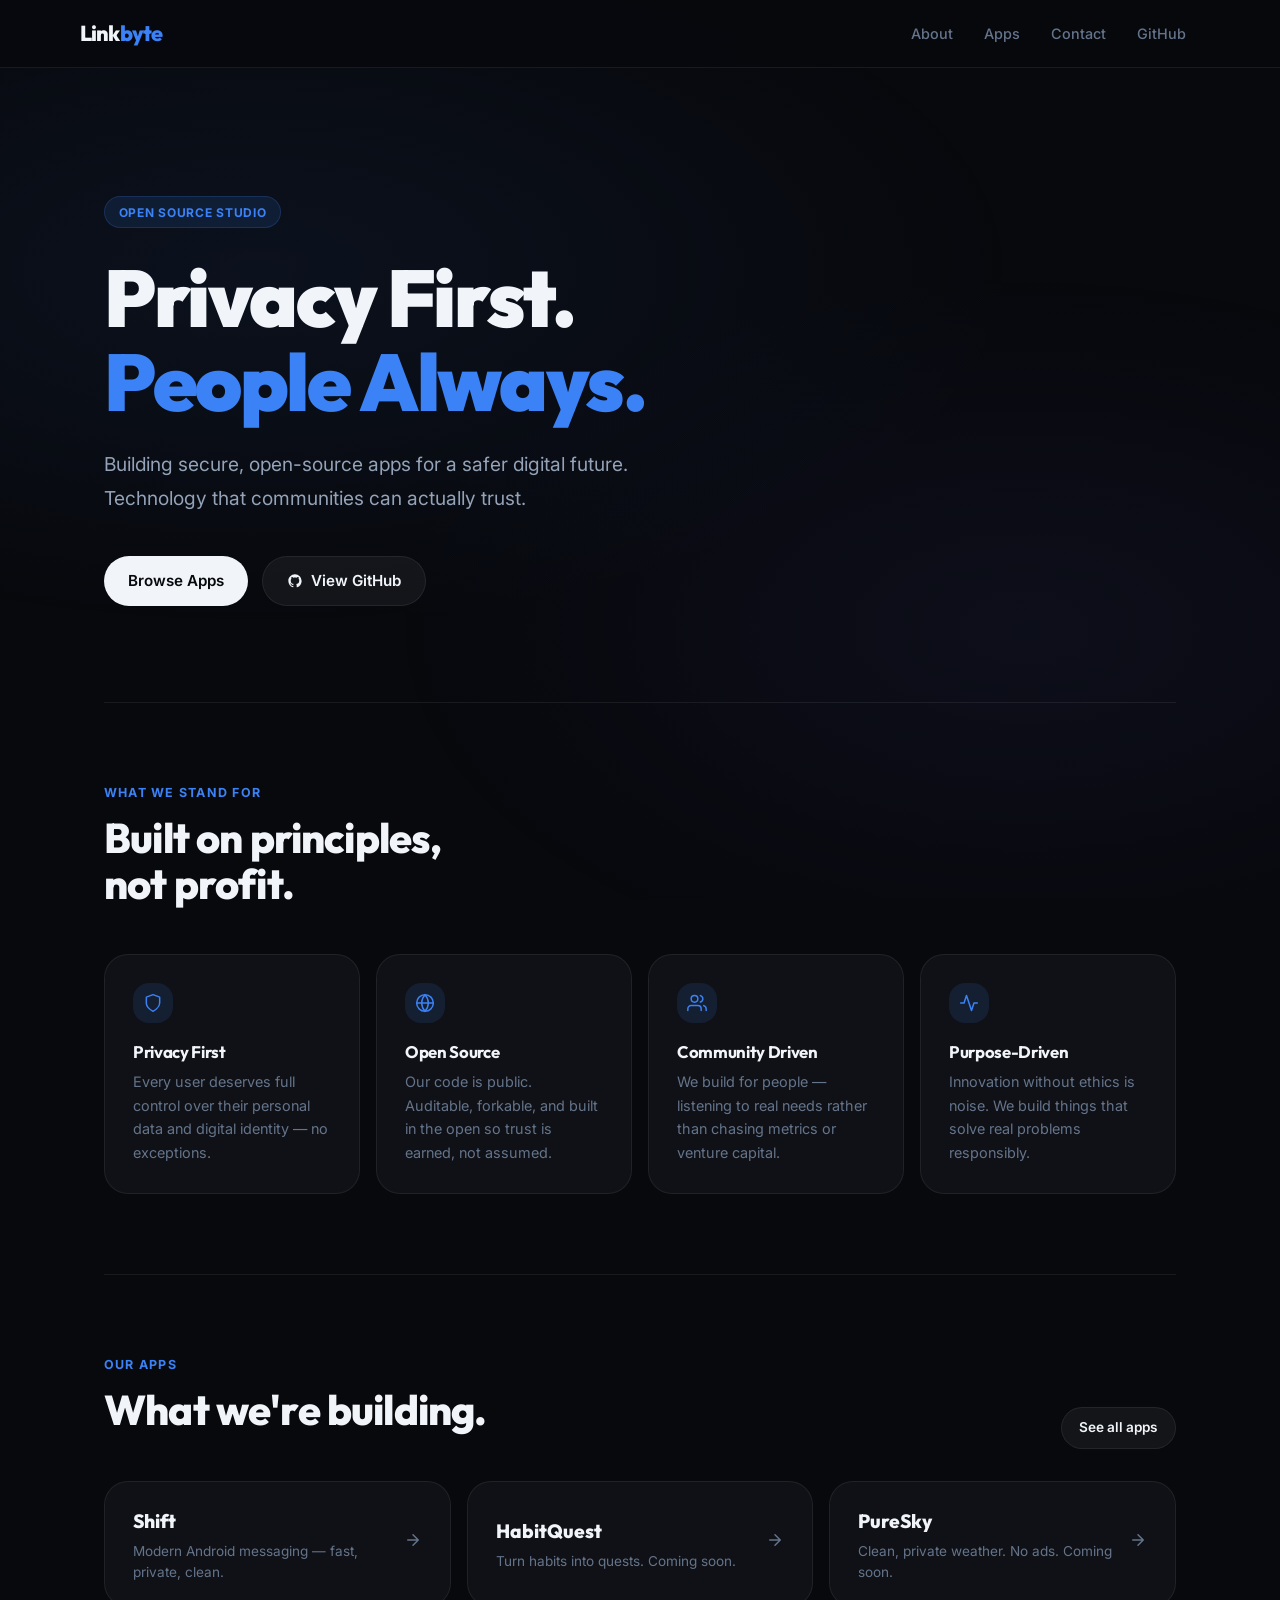
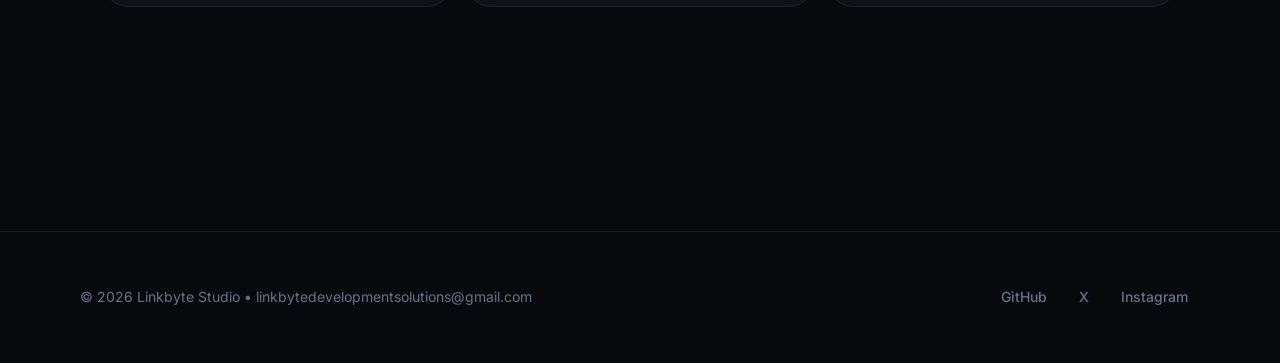
==== commit 2a08f5a7: "feat: redesign 404 page with new layout and fonts" ====
--- a/index.html
+++ b/index.html
@@ -3,281 +3,353 @@
 <head>
   <meta charset="UTF-8" />
   <meta name="viewport" content="width=device-width, initial-scale=1.0" />
-  <title>Linkbyte | Next-Gen App Development</title>
+  <meta name="description" content="Linkbyte — Open-source, privacy-first app studio building technology communities can trust." />
+  <title>Linkbyte | Privacy-First App Studio</title>
 
   <link rel="preconnect" href="https://fonts.googleapis.com" />
   <link rel="preconnect" href="https://fonts.gstatic.com" crossorigin />
-  <link href="https://fonts.googleapis.com/css2?family=Plus+Jakarta+Sans:wght@400;500;600;700;800&display=swap" rel="stylesheet" />
+  <link href="https://fonts.googleapis.com/css2?family=Inter:wght@400;500;600&family=Outfit:wght@700;800;900&display=swap" rel="stylesheet" />
+  <link rel="stylesheet" href="style.css" />
 
   <style>
-    :root {
-      --bg: #050508;
-      --card-bg: rgba(17, 17, 26, 0.6);
-      --border: rgba(255, 255, 255, 0.06);
-      --primary: #0077ff;
-      --accent: #ff6a00;
-      --text-main: #ffffff;
-      --text-muted: #8892b0;
-    }
-
-    * { box-sizing: border-box; margin: 0; padding: 0; }
-
-    body {
-      font-family: 'Plus Jakarta Sans', sans-serif;
-      background-color: var(--bg);
-      color: var(--text-main);
-      line-height: 1.6;
-      overflow-x: hidden;
-    }
-
-    /* Ambient Orbs */
-    .orb {
-      position: fixed;
-      width: 600px;
-      height: 600px;
-      border-radius: 50%;
-      background: radial-gradient(circle, rgba(0,119,255,0.08) 0%, transparent 70%);
-      filter: blur(80px);
-      z-index: -1;
-    }
-    .orb-1 { top: -200px; right: -100px; }
-    .orb-2 {
-      bottom: -200px;
-      left: -100px;
-      background: radial-gradient(circle, rgba(255,106,0,0.05) 0%, transparent 70%);
-    }
-
-    /* Navigation */
-    .nav {
-      position: fixed;
-      top: 0;
-      width: 100%;
-      z-index: 100;
-      padding: 1.5rem 2rem;
-      display: flex;
-      justify-content: space-between;
-      align-items: center;
-      backdrop-filter: blur(20px);
-      border-bottom: 1px solid var(--border);
-    }
-
-    .nav-logo {
-      font-weight: 800;
-      font-size: 1.2rem;
-      letter-spacing: -0.03em;
-    }
-
-    .nav-links {
-      display: flex;
-      gap: 1.5rem;
-      align-items: center;
-    }
-
-    .nav-links a {
-      text-decoration: none;
-      color: var(--text-muted);
-      font-size: 0.9rem;
-      font-weight: 500;
-      transition: 0.3s;
-    }
-
-    .nav-links a:hover { color: var(--primary); }
-
-    /* Hero */
+    /* ---- Hero ---- */
     .hero {
-      padding: 12rem 2rem 6rem;
-      text-align: center;
-      max-width: 1100px;
-      margin: 0 auto;
-    }
-
-    .badge {
+      padding: 5rem 0 6rem;
+      max-width: 760px;
+    }
+
+    .hero-eyebrow {
       display: inline-flex;
       align-items: center;
       gap: 0.5rem;
-      background: rgba(255,255,255,0.03);
+      margin-bottom: 1.75rem;
+    }
+
+    .hero h1 {
+      font-size: clamp(2.8rem, 7vw, 5rem);
+      font-weight: 900;
+      color: var(--text);
+      margin-bottom: 1.5rem;
+      line-height: 1.05;
+      letter-spacing: -0.03em;
+    }
+
+    .hero h1 em {
+      font-style: normal;
+      color: var(--accent);
+    }
+
+    .hero p {
+      font-size: clamp(1rem, 2.5vw, 1.2rem);
+      color: var(--text-soft);
+      max-width: 560px;
+      line-height: 1.75;
+      margin-bottom: 2.5rem;
+    }
+
+    .hero-actions {
+      display: flex;
+      gap: 0.875rem;
+      flex-wrap: wrap;
+    }
+
+    /* ---- Value strip ---- */
+    .values {
+      padding: 5rem 0;
+      border-top: 1px solid var(--border);
+    }
+
+    .values-header {
+      margin-bottom: 3rem;
+    }
+
+    .values-grid {
+      display: grid;
+      grid-template-columns: repeat(auto-fit, minmax(240px, 1fr));
+      gap: 1rem;
+    }
+
+    .value-card {
+      background: var(--surface);
       border: 1px solid var(--border);
+      border-radius: var(--radius-lg);
+      padding: 1.75rem;
+      transition: border-color 0.25s, transform 0.25s;
+    }
+
+    .value-card:hover {
+      border-color: var(--border-hover);
+      transform: translateY(-3px);
+    }
+
+    .value-icon {
+      width: 40px;
+      height: 40px;
+      border-radius: var(--radius-md);
+      background: var(--accent-dim);
+      display: flex;
+      align-items: center;
+      justify-content: center;
+      margin-bottom: 1.25rem;
+    }
+
+    .value-icon svg {
+      width: 20px;
+      height: 20px;
+      stroke: var(--accent);
+    }
+
+    .value-card h3 {
+      font-size: 1.05rem;
+      font-weight: 700;
+      color: var(--text);
+      margin-bottom: 0.5rem;
+    }
+
+    .value-card p {
+      font-size: 0.9rem;
       color: var(--text-muted);
-      padding: 0.6rem 1.2rem;
-      border-radius: 100px;
-      font-size: 0.8rem;
-      font-weight: 600;
+      line-height: 1.65;
+    }
+
+    /* ---- Apps teaser ---- */
+    .apps-teaser {
+      padding: 5rem 0;
+      border-top: 1px solid var(--border);
+    }
+
+    .apps-teaser-header {
+      display: flex;
+      align-items: flex-end;
+      justify-content: space-between;
+      gap: 1rem;
       margin-bottom: 2rem;
-    }
-
-    .hero h1 {
-      font-size: clamp(2.8rem, 9vw, 5rem);
+      flex-wrap: wrap;
+    }
+
+    .apps-strip {
+      display: grid;
+      grid-template-columns: repeat(auto-fit, minmax(260px, 1fr));
+      gap: 1rem;
+    }
+
+    .app-pill {
+      background: var(--surface);
+      border: 1px solid var(--border);
+      border-radius: var(--radius-lg);
+      padding: 1.5rem 1.75rem;
+      display: flex;
+      align-items: center;
+      justify-content: space-between;
+      gap: 1rem;
+      transition: border-color 0.25s, transform 0.25s;
+      text-decoration: none;
+    }
+
+    .app-pill:hover {
+      border-color: var(--border-hover);
+      transform: translateY(-3px);
+    }
+
+    .app-pill-name {
+      font-family: 'Outfit', sans-serif;
+      font-size: 1.2rem;
       font-weight: 800;
-      line-height: 1.05;
-      margin-bottom: 1.5rem;
-      letter-spacing: -0.05em;
-    }
-
-    .gradient {
-      background: linear-gradient(to right, #00c6ff, #0072ff, #ff6a00);
-      -webkit-background-clip: text;
-      -webkit-text-fill-color: transparent;
-      background-size: 200% auto;
-      animation: gradientFlow 5s linear infinite;
-    }
-
-    @keyframes gradientFlow {
-      to { background-position: 200% center; }
-    }
-
-    .hero p {
+      color: var(--text);
+      margin-bottom: 0.3rem;
+    }
+
+    .app-pill-desc {
+      font-size: 0.85rem;
       color: var(--text-muted);
-      font-size: 1.25rem;
-      max-width: 650px;
-      margin: 0 auto 3rem;
-    }
-
-    .btn-group {
-      display: flex;
-      gap: 1.2rem;
-      justify-content: center;
-      flex-wrap: wrap;
-    }
-
-    .btn {
-      padding: 1.1rem 2.5rem;
-      border-radius: 14px;
-      font-weight: 700;
-      cursor: pointer;
-      transition: all 0.3s;
-      text-decoration: none;
-      display: inline-flex;
-      align-items: center;
-      gap: 0.75rem;
-    }
-
-    .btn-main {
-      background: var(--text-main);
-      color: var(--bg);
-    }
-
-    .btn-outline {
-      border: 1px solid var(--border);
-      color: var(--text-main);
-      background: rgba(255,255,255,0.02);
-    }
-
-    .btn:hover {
-      transform: translateY(-3px);
-      box-shadow: 0 10px 20px rgba(255,255,255,0.05);
-    }
-
-    /* Features */
-    .section {
-      padding: 4rem 2rem 8rem;
-      max-width: 1200px;
-      margin: 0 auto;
-    }
-
-    .grid {
-      display: grid;
-      grid-template-columns: repeat(3, 1fr);
-      gap: 1.5rem;
-    }
-
-    .card {
-      background: var(--card-bg);
-      border: 1px solid var(--border);
-      border-radius: 24px;
-      padding: 3rem;
-      backdrop-filter: blur(10px);
-    }
-
-    @media (max-width: 900px) {
-      .grid { grid-template-columns: 1fr; }
-    }
-
-    /* Footer */
-    .footer {
-      padding: 6rem 2rem;
-      border-top: 1px solid var(--border);
-      text-align: center;
+      line-height: 1.5;
+    }
+
+    .app-pill-arrow {
+      flex-shrink: 0;
       color: var(--text-muted);
-      font-size: 0.9rem;
-    }
-
-    .footer-socials {
-      display: flex;
-      justify-content: center;
-      gap: 1.5rem;
-      margin-bottom: 1rem;
-    }
-
-    .footer-socials a {
-      color: var(--text-muted);
-      text-decoration: none;
-      transition: 0.3s;
-    }
-
-    .footer-socials a:hover { color: var(--primary); }
+      transition: transform 0.2s, color 0.2s;
+    }
+
+    .app-pill:hover .app-pill-arrow {
+      transform: translateX(3px);
+      color: var(--accent);
+    }
+
+    @media (max-width: 640px) {
+      .hero { padding: 3rem 0 4rem; }
+      .values, .apps-teaser { padding: 3.5rem 0; }
+    }
   </style>
 </head>
 <body>
 
-  <div class="orb orb-1"></div>
-  <div class="orb orb-2"></div>
-
-  <nav class="nav">
-    <div class="nav-logo">Linkbyte</div>
-    <div class="nav-links">
-      <a href="apps.html">Apps</a>
-      <a href="contact.html">Contact</a>
-      <a href="https://github.com/Linkbytedev" target="_blank">GitHub</a>
+  <div class="bg-glow"></div>
+
+  <!-- Navigation -->
+  <nav class="nav" role="navigation" aria-label="Main navigation">
+    <div class="nav-inner">
+      <a href="index.html" class="logo">Link<span>byte</span></a>
+      <ul class="nav-links" role="list">
+        <li><a href="about.html">About</a></li>
+        <li><a href="apps.html">Apps</a></li>
+        <li><a href="contact.html">Contact</a></li>
+        <li><a href="https://github.com/Linkbytedev" target="_blank" rel="noopener">GitHub</a></li>
+      </ul>
+      <button class="nav-toggle" aria-label="Toggle navigation" aria-expanded="false">
+        <span></span><span></span><span></span>
+      </button>
     </div>
   </nav>
 
-  <header class="hero">
-    <div class="badge">OPEN SOURCE STUDIO</div>
-    <h1>The Next Frontier of<br><span class="gradient">Mobile Experience</span></h1>
-    <p>
-      We craft lightning-fast, secure, and privacy-centric Android applications
-      built transparently in the open.
-    </p>
-
-    <div class="btn-group">
-      <a href="apps.html" class="btn btn-main">Browse Apps</a>
-      <a href="https://github.com/Linkbytedev" target="_blank" class="btn btn-outline">
-        View GitHub
-      </a>
+  <!-- Mobile drawer -->
+  <nav class="nav-drawer" aria-label="Mobile navigation">
+    <a href="about.html">About</a>
+    <a href="apps.html">Apps</a>
+    <a href="contact.html">Contact</a>
+    <a href="https://github.com/Linkbytedev" target="_blank" rel="noopener">GitHub</a>
+  </nav>
+
+  <main class="page">
+
+    <!-- Hero -->
+    <header class="hero">
+      <div class="hero-eyebrow">
+        <span class="badge badge-label">Open Source Studio</span>
+      </div>
+      <h1>Privacy First.<br><em>People Always.</em></h1>
+      <p>Building secure, open-source apps for a safer digital future. Technology that communities can actually trust.</p>
+      <div class="hero-actions">
+        <a href="apps.html" class="btn btn-primary">Browse Apps</a>
+        <a href="https://github.com/Linkbytedev" target="_blank" rel="noopener" class="btn btn-ghost">
+          <svg width="16" height="16" viewBox="0 0 24 24" fill="currentColor" aria-hidden="true"><path d="M12 2C6.477 2 2 6.477 2 12c0 4.42 2.87 8.17 6.84 9.5.5.08.66-.23.66-.5v-1.69c-2.77.6-3.36-1.34-3.36-1.34-.46-1.16-1.11-1.47-1.11-1.47-.91-.62.07-.6.07-.6 1 .07 1.53 1.03 1.53 1.03.87 1.52 2.34 1.07 2.91.83.09-.65.35-1.09.63-1.34-2.22-.25-4.55-1.11-4.55-4.92 0-1.11.38-2 1.03-2.71-.1-.25-.45-1.29.1-2.64 0 0 .84-.27 2.75 1.02.79-.22 1.65-.33 2.5-.33.85 0 1.71.11 2.5.33 1.91-1.29 2.75-1.02 2.75-1.02.55 1.35.2 2.39.1 2.64.65.71 1.03 1.6 1.03 2.71 0 3.82-2.34 4.66-4.57 4.91.36.31.69.92.69 1.85V21c0 .27.16.59.67.5C19.14 20.16 22 16.42 22 12A10 10 0 0 0 12 2z"/></svg>
+          View GitHub
+        </a>
+      </div>
+    </header>
+
+    <!-- Core values -->
+    <section class="values" aria-labelledby="values-heading">
+      <div class="values-header">
+        <p class="section-label">What we stand for</p>
+        <h2 class="section-title" id="values-heading">Built on principles,<br>not profit.</h2>
+      </div>
+      <div class="values-grid">
+
+        <div class="value-card">
+          <div class="value-icon" aria-hidden="true">
+            <svg viewBox="0 0 24 24" fill="none" stroke-width="1.8" stroke-linecap="round" stroke-linejoin="round">
+              <path d="M12 22s8-4 8-10V5l-8-3-8 3v7c0 6 8 10 8 10z"/>
+            </svg>
+          </div>
+          <h3>Privacy First</h3>
+          <p>Every user deserves full control over their personal data and digital identity — no exceptions.</p>
+        </div>
+
+        <div class="value-card">
+          <div class="value-icon" aria-hidden="true">
+            <svg viewBox="0 0 24 24" fill="none" stroke-width="1.8" stroke-linecap="round" stroke-linejoin="round">
+              <circle cx="12" cy="12" r="10"/>
+              <path d="M2 12h20M12 2a15.3 15.3 0 0 1 4 10 15.3 15.3 0 0 1-4 10 15.3 15.3 0 0 1-4-10 15.3 15.3 0 0 1 4-10z"/>
+            </svg>
+          </div>
+          <h3>Open Source</h3>
+          <p>Our code is public. Auditable, forkable, and built in the open so trust is earned, not assumed.</p>
+        </div>
+
+        <div class="value-card">
+          <div class="value-icon" aria-hidden="true">
+            <svg viewBox="0 0 24 24" fill="none" stroke-width="1.8" stroke-linecap="round" stroke-linejoin="round">
+              <path d="M17 21v-2a4 4 0 0 0-4-4H5a4 4 0 0 0-4 4v2"/>
+              <circle cx="9" cy="7" r="4"/>
+              <path d="M23 21v-2a4 4 0 0 0-3-3.87M16 3.13a4 4 0 0 1 0 7.75"/>
+            </svg>
+          </div>
+          <h3>Community Driven</h3>
+          <p>We build for people — listening to real needs rather than chasing metrics or venture capital.</p>
+        </div>
+
+        <div class="value-card">
+          <div class="value-icon" aria-hidden="true">
+            <svg viewBox="0 0 24 24" fill="none" stroke-width="1.8" stroke-linecap="round" stroke-linejoin="round">
+              <polyline points="22 12 18 12 15 21 9 3 6 12 2 12"/>
+            </svg>
+          </div>
+          <h3>Purpose-Driven</h3>
+          <p>Innovation without ethics is noise. We build things that solve real problems responsibly.</p>
+        </div>
+
+      </div>
+    </section>
+
+    <!-- Apps teaser -->
+    <section class="apps-teaser" aria-labelledby="apps-heading">
+      <div class="apps-teaser-header">
+        <div>
+          <p class="section-label">Our apps</p>
+          <h2 class="section-title" id="apps-heading">What we&apos;re building.</h2>
+        </div>
+        <a href="apps.html" class="btn btn-ghost btn-sm">See all apps</a>
+      </div>
+
+      <div class="apps-strip">
+        <a href="apps.html" class="app-pill">
+          <div>
+            <div class="app-pill-name">Shift</div>
+            <div class="app-pill-desc">Modern Android messaging — fast, private, clean.</div>
+          </div>
+          <div class="app-pill-arrow" aria-hidden="true">
+            <svg width="18" height="18" viewBox="0 0 24 24" fill="none" stroke="currentColor" stroke-width="2" stroke-linecap="round" stroke-linejoin="round"><path d="M5 12h14M12 5l7 7-7 7"/></svg>
+          </div>
+        </a>
+
+        <a href="apps.html" class="app-pill">
+          <div>
+            <div class="app-pill-name">HabitQuest</div>
+            <div class="app-pill-desc">Turn habits into quests. Coming soon.</div>
+          </div>
+          <div class="app-pill-arrow" aria-hidden="true">
+            <svg width="18" height="18" viewBox="0 0 24 24" fill="none" stroke="currentColor" stroke-width="2" stroke-linecap="round" stroke-linejoin="round"><path d="M5 12h14M12 5l7 7-7 7"/></svg>
+          </div>
+        </a>
+
+        <a href="apps.html" class="app-pill">
+          <div>
+            <div class="app-pill-name">PureSky</div>
+            <div class="app-pill-desc">Clean, private weather. No ads. Coming soon.</div>
+          </div>
+          <div class="app-pill-arrow" aria-hidden="true">
+            <svg width="18" height="18" viewBox="0 0 24 24" fill="none" stroke="currentColor" stroke-width="2" stroke-linecap="round" stroke-linejoin="round"><path d="M5 12h14M12 5l7 7-7 7"/></svg>
+          </div>
+        </a>
+      </div>
+    </section>
+
+  </main>
+
+  <!-- Footer -->
+  <footer class="footer">
+    <div class="footer-inner">
+      <p class="footer-copy">
+        &copy; 2026 Linkbyte Studio &bull;
+        <a href="mailto:linkbytedevelopmentsolutions@gmail.com">linkbytedevelopmentsolutions@gmail.com</a>
+      </p>
+      <ul class="footer-links" role="list">
+        <li><a href="https://github.com/Linkbytedev" target="_blank" rel="noopener">GitHub</a></li>
+        <li><a href="https://x.com/linkbyte_dev" target="_blank" rel="noopener">X</a></li>
+        <li><a href="https://www.instagram.com/linkbyte_dev/" target="_blank" rel="noopener">Instagram</a></li>
+      </ul>
     </div>
-  </header>
-
-  <section class="section">
-    <div class="grid">
-      <div class="card">
-        <h3>Privacy First</h3>
-        <p>Your data stays on your device. Encrypted, local, and never sold.</p>
-      </div>
-      <div class="card">
-        <h3>Peak Performance</h3>
-        <p>Optimized at the code level for speed and reliability on any hardware.</p>
-      </div>
-      <div class="card">
-        <h3>Verifiable Security</h3>
-        <p>Open source by default — security you can audit and trust.</p>
-      </div>
-    </div>
-  </section>
-
-  <footer class="footer">
-    <div class="footer-socials">
-      <a href="https://github.com/Linkbytedev" target="_blank">GitHub</a>
-      <a href="https://x.com/linkbyte_dev" target="_blank">X</a>
-      <a href="https://www.instagram.com/linkbyte_dev/" target="_blank">Instagram</a>
-    </div>
-    <p>
-      &copy; 2026 Linkbyte Studio •
-      <a href="mailto:linkbytedevelopmentsolutions@gmail.com"
-         style="color:inherit;text-decoration:none;">
-        linkbytedevelopmentsolutions@gmail.com
-      </a>
-    </p>
   </footer>
 
+  <script>
+    const toggle = document.querySelector('.nav-toggle');
+    const drawer = document.querySelector('.nav-drawer');
+    toggle.addEventListener('click', () => {
+      const open = drawer.classList.toggle('open');
+      toggle.classList.toggle('open', open);
+      toggle.setAttribute('aria-expanded', open);
+    });
+  </script>
 </body>
-</html>+</html>
--- a/style.css
+++ b/style.css
@@ -0,0 +1,427 @@
+/* ============================================================
+   Linkbyte — Shared Stylesheet
+   Mobile-first, dark theme, unified design system
+   ============================================================ */
+
+/* Google Fonts: loaded via each page's <head> */
+
+:root {
+  /* Colors */
+  --bg:           #08090d;
+  --surface:      #0f1116;
+  --surface-2:    #141720;
+  --border:       rgba(255, 255, 255, 0.07);
+  --border-hover: rgba(255, 255, 255, 0.14);
+  --accent:       #3b82f6;
+  --accent-dim:   rgba(59, 130, 246, 0.12);
+  --coming:       #f59e0b;
+  --coming-dim:   rgba(245, 158, 11, 0.12);
+  --live:         #22c55e;
+  --live-dim:     rgba(34, 197, 94, 0.12);
+  --text:         #f1f5f9;
+  --text-muted:   #64748b;
+  --text-soft:    #94a3b8;
+
+  /* Spacing */
+  --nav-height:   68px;
+
+  /* Radius */
+  --radius-sm:    10px;
+  --radius-md:    16px;
+  --radius-lg:    24px;
+  --radius-pill:  100px;
+}
+
+/* ---- Reset ---- */
+*, *::before, *::after { box-sizing: border-box; margin: 0; padding: 0; }
+
+html { scroll-behavior: smooth; }
+
+body {
+  font-family: 'Inter', sans-serif;
+  background-color: var(--bg);
+  color: var(--text);
+  line-height: 1.6;
+  overflow-x: hidden;
+  -webkit-font-smoothing: antialiased;
+  -moz-osx-font-smoothing: grayscale;
+}
+
+h1, h2, h3, h4, .logo {
+  font-family: 'Outfit', sans-serif;
+  line-height: 1.1;
+  letter-spacing: -0.02em;
+}
+
+a { color: inherit; text-decoration: none; }
+img { max-width: 100%; display: block; }
+
+/* ---- Ambient background glow ---- */
+.bg-glow {
+  position: fixed;
+  inset: 0;
+  z-index: -1;
+  pointer-events: none;
+  background:
+    radial-gradient(ellipse 60% 40% at 20% 30%, rgba(59, 130, 246, 0.07), transparent),
+    radial-gradient(ellipse 50% 40% at 80% 70%, rgba(99, 102, 241, 0.06), transparent);
+}
+
+/* ---- Navigation ---- */
+.nav {
+  position: fixed;
+  top: 0;
+  left: 0;
+  right: 0;
+  z-index: 200;
+  height: var(--nav-height);
+  display: flex;
+  align-items: center;
+  padding: 0 1.5rem;
+  background: rgba(8, 9, 13, 0.85);
+  backdrop-filter: blur(20px);
+  -webkit-backdrop-filter: blur(20px);
+  border-bottom: 1px solid var(--border);
+}
+
+.nav-inner {
+  width: 100%;
+  max-width: 1120px;
+  margin: 0 auto;
+  display: flex;
+  align-items: center;
+  justify-content: space-between;
+  gap: 1rem;
+}
+
+.logo {
+  font-size: 1.35rem;
+  font-weight: 800;
+  color: var(--text);
+  letter-spacing: -0.04em;
+  flex-shrink: 0;
+}
+
+.logo span {
+  color: var(--accent);
+}
+
+.nav-links {
+  display: flex;
+  align-items: center;
+  gap: 0.25rem;
+  list-style: none;
+}
+
+.nav-links a {
+  display: block;
+  padding: 0.45rem 0.85rem;
+  border-radius: var(--radius-pill);
+  font-size: 0.9rem;
+  font-weight: 500;
+  color: var(--text-muted);
+  transition: color 0.2s, background 0.2s;
+}
+
+.nav-links a:hover,
+.nav-links a.active {
+  color: var(--text);
+  background: rgba(255, 255, 255, 0.06);
+}
+
+/* Hamburger */
+.nav-toggle {
+  display: none;
+  background: none;
+  border: none;
+  cursor: pointer;
+  padding: 0.4rem;
+  color: var(--text-soft);
+  flex-direction: column;
+  gap: 5px;
+  align-items: center;
+  justify-content: center;
+}
+
+.nav-toggle span {
+  display: block;
+  width: 22px;
+  height: 2px;
+  background: currentColor;
+  border-radius: 2px;
+  transition: transform 0.3s, opacity 0.3s;
+}
+
+.nav-toggle.open span:nth-child(1) { transform: translateY(7px) rotate(45deg); }
+.nav-toggle.open span:nth-child(2) { opacity: 0; }
+.nav-toggle.open span:nth-child(3) { transform: translateY(-7px) rotate(-45deg); }
+
+/* Mobile drawer */
+.nav-drawer {
+  display: none;
+  position: fixed;
+  top: var(--nav-height);
+  left: 0;
+  right: 0;
+  z-index: 190;
+  background: var(--surface);
+  border-bottom: 1px solid var(--border);
+  padding: 1rem 1.5rem 1.5rem;
+  flex-direction: column;
+  gap: 0.25rem;
+}
+
+.nav-drawer.open { display: flex; }
+
+.nav-drawer a {
+  display: block;
+  padding: 0.75rem 1rem;
+  border-radius: var(--radius-md);
+  font-size: 1rem;
+  font-weight: 500;
+  color: var(--text-soft);
+  transition: color 0.2s, background 0.2s;
+}
+
+.nav-drawer a:hover { color: var(--text); background: rgba(255,255,255,0.05); }
+
+/* ---- Page wrapper ---- */
+.page {
+  max-width: 1120px;
+  margin: 0 auto;
+  padding: calc(var(--nav-height) + 3rem) 1.5rem 5rem;
+}
+
+.page-narrow {
+  max-width: 760px;
+}
+
+/* ---- Buttons ---- */
+.btn {
+  display: inline-flex;
+  align-items: center;
+  gap: 0.5rem;
+  padding: 0.75rem 1.5rem;
+  border-radius: var(--radius-pill);
+  font-size: 0.95rem;
+  font-weight: 600;
+  cursor: pointer;
+  border: none;
+  transition: transform 0.2s, box-shadow 0.2s, background 0.2s, opacity 0.2s;
+  text-decoration: none;
+}
+
+.btn:active { transform: scale(0.97); }
+
+.btn-primary {
+  background: var(--text);
+  color: var(--bg);
+}
+
+.btn-primary:hover {
+  transform: translateY(-2px);
+  box-shadow: 0 8px 24px rgba(255,255,255,0.12);
+}
+
+.btn-ghost {
+  background: rgba(255,255,255,0.05);
+  color: var(--text);
+  border: 1px solid var(--border);
+}
+
+.btn-ghost:hover {
+  background: rgba(255,255,255,0.09);
+  border-color: var(--border-hover);
+  transform: translateY(-2px);
+}
+
+.btn-accent {
+  background: var(--accent);
+  color: #fff;
+}
+
+.btn-accent:hover {
+  transform: translateY(-2px);
+  box-shadow: 0 8px 24px rgba(59,130,246,0.3);
+}
+
+.btn-disabled {
+  opacity: 0.38;
+  pointer-events: none;
+  cursor: not-allowed;
+}
+
+.btn-sm {
+  padding: 0.55rem 1.1rem;
+  font-size: 0.85rem;
+}
+
+/* ---- Badge ---- */
+.badge {
+  display: inline-flex;
+  align-items: center;
+  gap: 0.4rem;
+  padding: 0.35rem 0.85rem;
+  border-radius: var(--radius-pill);
+  font-size: 0.75rem;
+  font-weight: 700;
+  letter-spacing: 0.06em;
+  text-transform: uppercase;
+}
+
+.badge-live {
+  background: var(--live-dim);
+  color: var(--live);
+  border: 1px solid rgba(34, 197, 94, 0.2);
+}
+
+.badge-live::before {
+  content: '';
+  display: block;
+  width: 6px;
+  height: 6px;
+  border-radius: 50%;
+  background: var(--live);
+  box-shadow: 0 0 6px var(--live);
+  animation: pulse 2s ease-in-out infinite;
+}
+
+@keyframes pulse {
+  0%, 100% { opacity: 1; }
+  50% { opacity: 0.4; }
+}
+
+.badge-coming {
+  background: var(--coming-dim);
+  color: var(--coming);
+  border: 1px solid rgba(245, 158, 11, 0.2);
+}
+
+.badge-label {
+  background: var(--accent-dim);
+  color: var(--accent);
+  border: 1px solid rgba(59, 130, 246, 0.2);
+}
+
+/* ---- Section headings ---- */
+.section-label {
+  font-size: 0.78rem;
+  font-weight: 700;
+  letter-spacing: 0.1em;
+  text-transform: uppercase;
+  color: var(--accent);
+  margin-bottom: 0.75rem;
+}
+
+.section-title {
+  font-size: clamp(1.8rem, 4vw, 2.6rem);
+  font-weight: 800;
+  color: var(--text);
+  margin-bottom: 1rem;
+}
+
+.section-body {
+  color: var(--text-soft);
+  font-size: 1.05rem;
+  line-height: 1.75;
+  max-width: 640px;
+}
+
+/* ---- Card ---- */
+.card {
+  background: var(--surface);
+  border: 1px solid var(--border);
+  border-radius: var(--radius-lg);
+  padding: 2rem;
+  transition: border-color 0.25s, transform 0.25s, box-shadow 0.25s;
+}
+
+.card:hover {
+  border-color: var(--border-hover);
+  transform: translateY(-3px);
+  box-shadow: 0 16px 40px rgba(0,0,0,0.25);
+}
+
+/* ---- Divider ---- */
+.divider {
+  border: none;
+  border-top: 1px solid var(--border);
+  margin: 3rem 0;
+}
+
+/* ---- Footer ---- */
+.footer {
+  border-top: 1px solid var(--border);
+  padding: 3rem 1.5rem;
+  margin-top: 4rem;
+}
+
+.footer-inner {
+  max-width: 1120px;
+  margin: 0 auto;
+  display: flex;
+  align-items: center;
+  justify-content: space-between;
+  gap: 1.5rem;
+  flex-wrap: wrap;
+}
+
+.footer-copy {
+  color: var(--text-muted);
+  font-size: 0.875rem;
+}
+
+.footer-copy a {
+  color: var(--text-muted);
+  transition: color 0.2s;
+}
+
+.footer-copy a:hover { color: var(--text); }
+
+.footer-links {
+  display: flex;
+  gap: 0.5rem;
+  list-style: none;
+  flex-wrap: wrap;
+}
+
+.footer-links a {
+  display: block;
+  padding: 0.4rem 0.75rem;
+  border-radius: var(--radius-pill);
+  font-size: 0.875rem;
+  font-weight: 500;
+  color: var(--text-muted);
+  transition: color 0.2s, background 0.2s;
+}
+
+.footer-links a:hover {
+  color: var(--text);
+  background: rgba(255,255,255,0.05);
+}
+
+/* ============================================================
+   Mobile Responsive
+   ============================================================ */
+
+@media (max-width: 640px) {
+  .nav-links { display: none; }
+  .nav-toggle { display: flex; }
+
+  .page {
+    padding-top: calc(var(--nav-height) + 2rem);
+    padding-left: 1.25rem;
+    padding-right: 1.25rem;
+  }
+
+  .footer-inner {
+    flex-direction: column;
+    align-items: flex-start;
+    gap: 1rem;
+  }
+
+  .btn {
+    padding: 0.7rem 1.25rem;
+    font-size: 0.9rem;
+  }
+}
